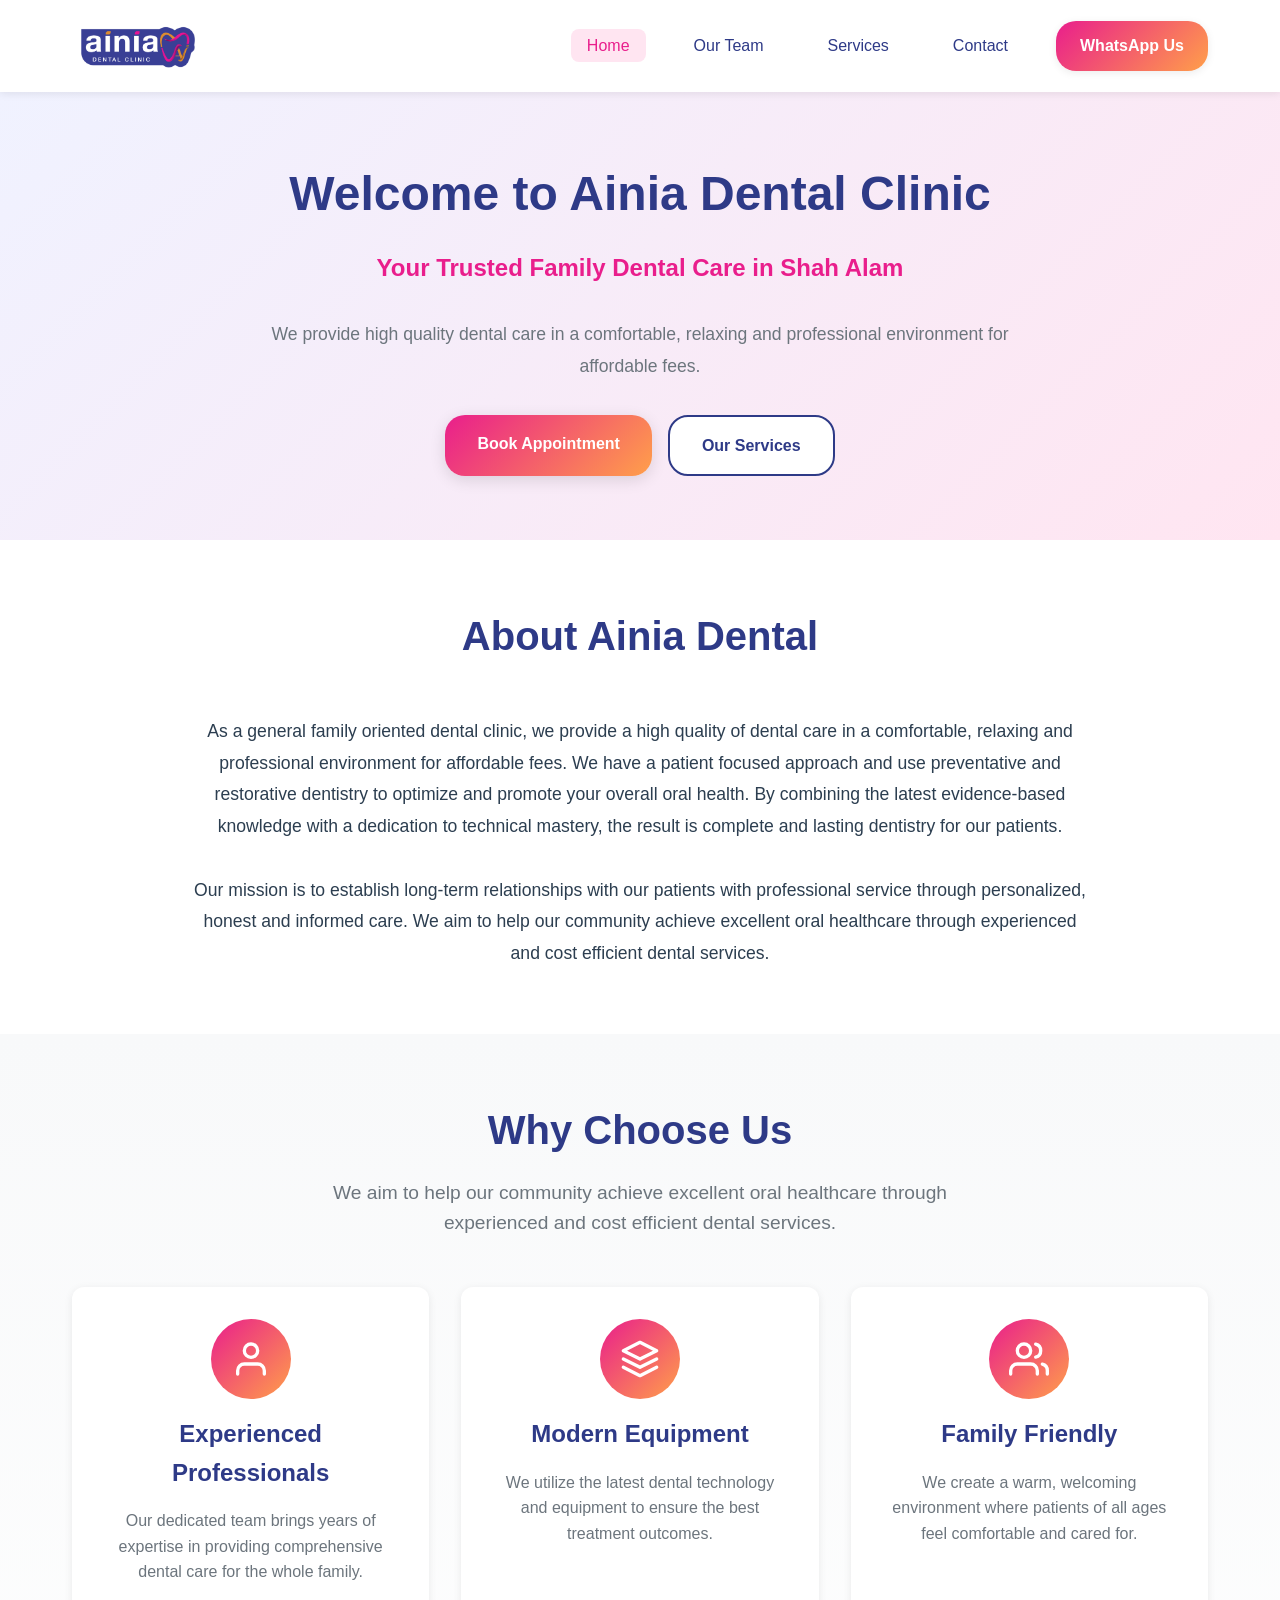
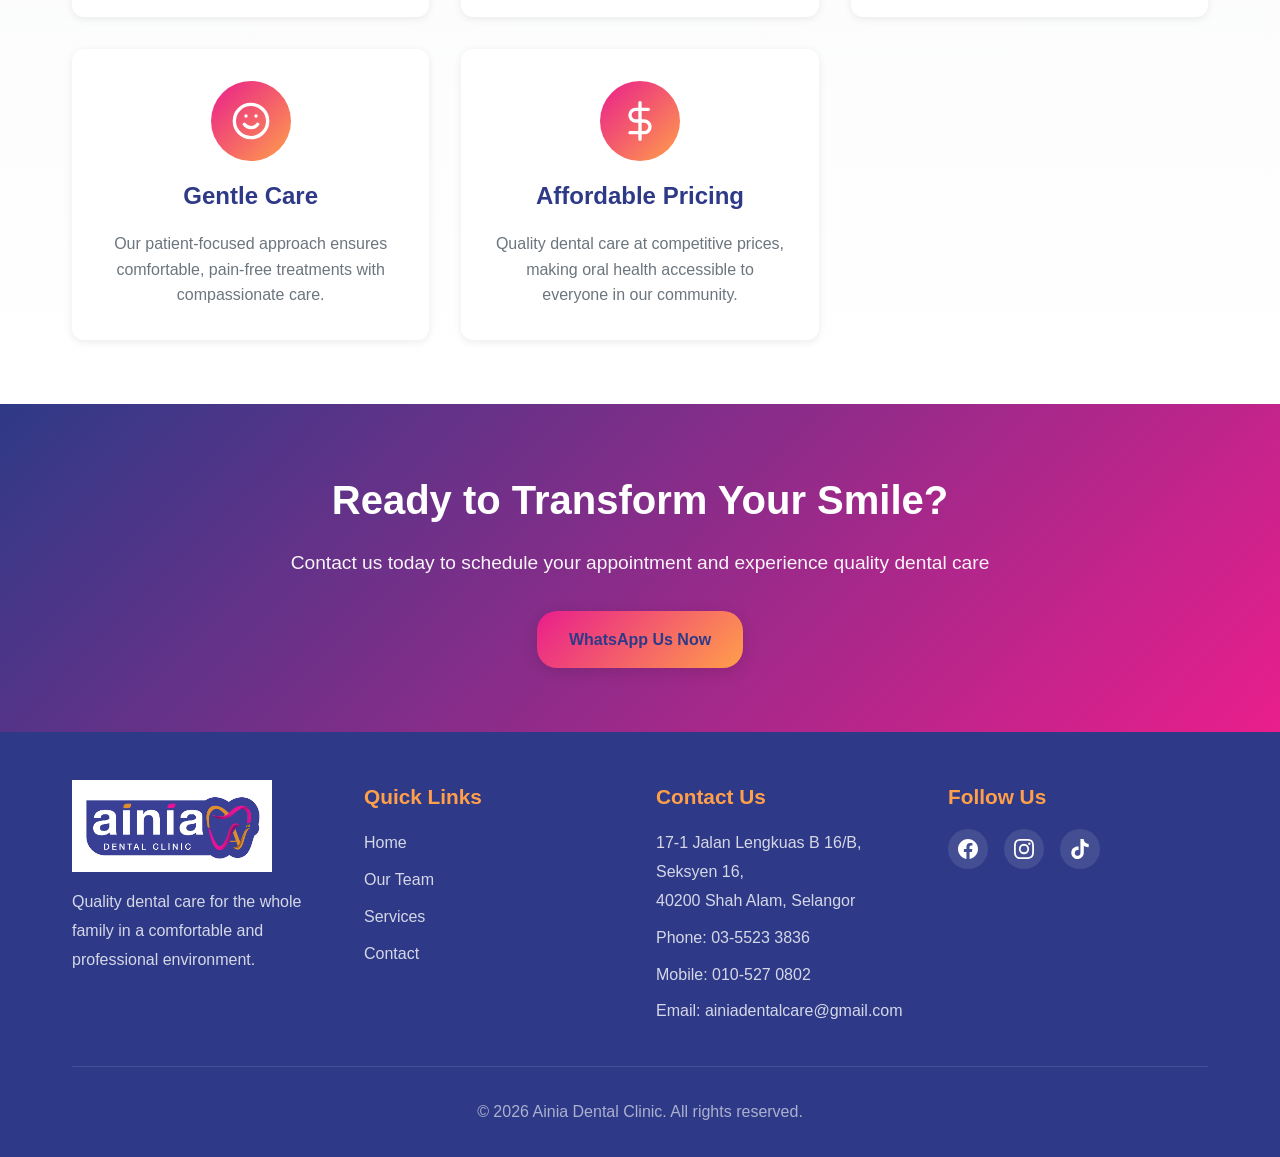
==== index.html @ f721d523 "Add files via upload" ====
<!DOCTYPE html>
<html lang="en">
<head>
    <meta charset="UTF-8">
    <meta name="viewport" content="width=device-width, initial-scale=1.0">
    <title>Ainia Dental Clinic - Your Trusted Family Dental Care in Shah Alam</title>
    <link rel="stylesheet" href="styles.css">
</head>
<body>
    <!-- Header & Navigation -->
    <header class="header">
        <div class="container">
            <div class="nav-wrapper">
                <div class="logo">
                    <img src="./Picture/ainia_logo.png" alt="Ainia Dental Clinic">
                </div>
                <nav class="nav">
                    <ul class="nav-menu">
                        <li><a href="index.html" class="active">Home</a></li>
                        <li><a href="team.html">Our Team</a></li>
                        <li><a href="services.html">Services</a></li>
                        <li><a href="contact.html">Contact</a></li>
                    </ul>
                    <a href="https://wa.me/60105270802" class="btn-whatsapp">WhatsApp Us</a>
                </nav>
            </div>
        </div>
    </header>

    <!-- Hero Section -->
    <section class="hero">
        <div class="container">
            <div class="hero-content">
                <h1>Welcome to Ainia Dental Clinic</h1>
                <p class="hero-subtitle">Your Trusted Family Dental Care in Shah Alam</p>
                <p class="hero-description">We provide high quality dental care in a comfortable, relaxing and professional environment for affordable fees.</p>
                <div class="hero-buttons">
                    <a href="contact.html" class="btn btn-primary">Book Appointment</a>
                    <a href="services.html" class="btn btn-secondary">Our Services</a>
                </div>
            </div>
        </div>
    </section>

    <!-- About Section -->
    <section class="about">
        <div class="container">
            <div class="section-header">
                <h2>About Ainia Dental</h2>
            </div>
            <div class="about-content">
                <p>As a general family oriented dental clinic, we provide a high quality of dental care in a comfortable, relaxing and professional environment for affordable fees. We have a patient focused approach and use preventative and restorative dentistry to optimize and promote your overall oral health. By combining the latest evidence-based knowledge with a dedication to technical mastery, the result is complete and lasting dentistry for our patients.</p>
                
                <p>Our mission is to establish long-term relationships with our patients with professional service through personalized, honest and informed care. We aim to help our community achieve excellent oral healthcare through experienced and cost efficient dental services.</p>
            </div>
        </div>
    </section>

    <!-- Why Choose Us Section -->
    <section class="why-choose-us">
        <div class="container">
            <div class="section-header">
                <h2>Why Choose Us</h2>
                <p class="section-subtitle">We aim to help our community achieve excellent oral healthcare through experienced and cost efficient dental services.</p>
            </div>
            <div class="features-grid">
                <div class="feature-card">
                    <div class="feature-icon">
                        <svg xmlns="http://www.w3.org/2000/svg" viewBox="0 0 24 24" fill="none" stroke="currentColor" stroke-width="2" stroke-linecap="round" stroke-linejoin="round">
                            <path d="M20 21v-2a4 4 0 0 0-4-4H8a4 4 0 0 0-4 4v2"></path>
                            <circle cx="12" cy="7" r="4"></circle>
                        </svg>
                    </div>
                    <h3>Experienced Professionals</h3>
                    <p>Our dedicated team brings years of expertise in providing comprehensive dental care for the whole family.</p>
                </div>

                <div class="feature-card">
                    <div class="feature-icon">
                        <svg xmlns="http://www.w3.org/2000/svg" viewBox="0 0 24 24" fill="none" stroke="currentColor" stroke-width="2" stroke-linecap="round" stroke-linejoin="round">
                            <path d="M12 2L2 7l10 5 10-5-10-5z"></path>
                            <path d="M2 17l10 5 10-5M2 12l10 5 10-5"></path>
                        </svg>
                    </div>
                    <h3>Modern Equipment</h3>
                    <p>We utilize the latest dental technology and equipment to ensure the best treatment outcomes.</p>
                </div>

                <div class="feature-card">
                    <div class="feature-icon">
                        <svg xmlns="http://www.w3.org/2000/svg" viewBox="0 0 24 24" fill="none" stroke="currentColor" stroke-width="2" stroke-linecap="round" stroke-linejoin="round">
                            <path d="M17 21v-2a4 4 0 0 0-4-4H5a4 4 0 0 0-4 4v2"></path>
                            <circle cx="9" cy="7" r="4"></circle>
                            <path d="M23 21v-2a4 4 0 0 0-3-3.87"></path>
                            <path d="M16 3.13a4 4 0 0 1 0 7.75"></path>
                        </svg>
                    </div>
                    <h3>Family Friendly</h3>
                    <p>We create a warm, welcoming environment where patients of all ages feel comfortable and cared for.</p>
                </div>

                <div class="feature-card">
                    <div class="feature-icon">
                        <svg xmlns="http://www.w3.org/2000/svg" viewBox="0 0 24 24" fill="none" stroke="currentColor" stroke-width="2" stroke-linecap="round" stroke-linejoin="round">
                            <circle cx="12" cy="12" r="10"></circle>
                            <path d="M8 14s1.5 2 4 2 4-2 4-2"></path>
                            <line x1="9" y1="9" x2="9.01" y2="9"></line>
                            <line x1="15" y1="9" x2="15.01" y2="9"></line>
                        </svg>
                    </div>
                    <h3>Gentle Care</h3>
                    <p>Our patient-focused approach ensures comfortable, pain-free treatments with compassionate care.</p>
                </div>

                <div class="feature-card">
                    <div class="feature-icon">
                        <svg xmlns="http://www.w3.org/2000/svg" viewBox="0 0 24 24" fill="none" stroke="currentColor" stroke-width="2" stroke-linecap="round" stroke-linejoin="round">
                            <line x1="12" y1="1" x2="12" y2="23"></line>
                            <path d="M17 5H9.5a3.5 3.5 0 0 0 0 7h5a3.5 3.5 0 0 1 0 7H6"></path>
                        </svg>
                    </div>
                    <h3>Affordable Pricing</h3>
                    <p>Quality dental care at competitive prices, making oral health accessible to everyone in our community.</p>
                </div>
            </div>
        </div>
    </section>

    <!-- CTA Section -->
    <section class="cta">
        <div class="container">
            <div class="cta-content">
                <h2>Ready to Transform Your Smile?</h2>
                <p>Contact us today to schedule your appointment and experience quality dental care</p>
                <a href="https://wa.me/60105270802" class="btn btn-primary">WhatsApp Us Now</a>
            </div>
        </div>
    </section>

    <!-- Footer -->
    <footer class="footer">
        <div class="container">
            <div class="footer-content">
                <div class="footer-col">
                    <img src="./Picture/ainia_logo.png" alt="Ainia Dental Clinic" class="footer-logo">
                    <p>Quality dental care for the whole family in a comfortable and professional environment.</p>
                </div>
                
                <div class="footer-col">
                    <h4>Quick Links</h4>
                    <ul>
                        <li><a href="index.html">Home</a></li>
                        <li><a href="team.html">Our Team</a></li>
                        <li><a href="services.html">Services</a></li>
                        <li><a href="contact.html">Contact</a></li>
                    </ul>
                </div>
                
                <div class="footer-col">
                    <h4>Contact Us</h4>
                    <ul class="contact-info">
                        <li>17-1 Jalan Lengkuas B 16/B, Seksyen 16,<br>40200 Shah Alam, Selangor</li>
                        <li>Phone: 03-5523 3836</li>
                        <li>Mobile: 010-527 0802</li>
                        <li>Email: ainiadentalcare@gmail.com</li>
                    </ul>
                </div>
                
                <div class="footer-col">
                    <h4>Follow Us</h4>
                    <div class="social-links">
                        <a href="https://facebook.com/ainiadental" target="_blank">
                            <svg xmlns="http://www.w3.org/2000/svg" viewBox="0 0 24 24" fill="currentColor">
                                <path d="M24 12.073c0-6.627-5.373-12-12-12s-12 5.373-12 12c0 5.99 4.388 10.954 10.125 11.854v-8.385H7.078v-3.47h3.047V9.43c0-3.007 1.792-4.669 4.533-4.669 1.312 0 2.686.235 2.686.235v2.953H15.83c-1.491 0-1.956.925-1.956 1.874v2.25h3.328l-.532 3.47h-2.796v8.385C19.612 23.027 24 18.062 24 12.073z"/>
                            </svg>
                        </a>
                        <a href="https://instagram.com/ainiadental" target="_blank">
                            <svg xmlns="http://www.w3.org/2000/svg" viewBox="0 0 24 24" fill="currentColor">
                                <path d="M12 2.163c3.204 0 3.584.012 4.85.07 3.252.148 4.771 1.691 4.919 4.919.058 1.265.069 1.645.069 4.849 0 3.205-.012 3.584-.069 4.849-.149 3.225-1.664 4.771-4.919 4.919-1.266.058-1.644.07-4.85.07-3.204 0-3.584-.012-4.849-.07-3.26-.149-4.771-1.699-4.919-4.92-.058-1.265-.07-1.644-.07-4.849 0-3.204.013-3.583.07-4.849.149-3.227 1.664-4.771 4.919-4.919 1.266-.057 1.645-.069 4.849-.069zM12 0C8.741 0 8.333.014 7.053.072 2.695.272.273 2.69.073 7.052.014 8.333 0 8.741 0 12c0 3.259.014 3.668.072 4.948.2 4.358 2.618 6.78 6.98 6.98C8.333 23.986 8.741 24 12 24c3.259 0 3.668-.014 4.948-.072 4.354-.2 6.782-2.618 6.979-6.98.059-1.28.073-1.689.073-4.948 0-3.259-.014-3.667-.072-4.947-.196-4.354-2.617-6.78-6.979-6.98C15.668.014 15.259 0 12 0zm0 5.838a6.162 6.162 0 100 12.324 6.162 6.162 0 000-12.324zM12 16a4 4 0 110-8 4 4 0 010 8zm6.406-11.845a1.44 1.44 0 100 2.881 1.44 1.44 0 000-2.881z"/>
                            </svg>
                        </a>
                        <a href="https://tiktok.com/@ainiadentalclinic" target="_blank">
                            <svg xmlns="http://www.w3.org/2000/svg" viewBox="0 0 24 24" fill="currentColor">
                                <path d="M12.525.02c1.31-.02 2.61-.01 3.91-.02.08 1.53.63 3.09 1.75 4.17 1.12 1.11 2.7 1.62 4.24 1.79v4.03c-1.44-.05-2.89-.35-4.2-.97-.57-.26-1.1-.59-1.62-.93-.01 2.92.01 5.84-.02 8.75-.08 1.4-.54 2.79-1.35 3.94-1.31 1.92-3.58 3.17-5.91 3.21-1.43.08-2.86-.31-4.08-1.03-2.02-1.19-3.44-3.37-3.65-5.71-.02-.5-.03-1-.01-1.49.18-1.9 1.12-3.72 2.58-4.96 1.66-1.44 3.98-2.13 6.15-1.72.02 1.48-.04 2.96-.04 4.44-.99-.32-2.15-.23-3.02.37-.63.41-1.11 1.04-1.36 1.75-.21.51-.15 1.07-.14 1.61.24 1.64 1.82 3.02 3.5 2.87 1.12-.01 2.19-.66 2.77-1.61.19-.33.4-.67.41-1.06.1-1.79.06-3.57.07-5.36.01-4.03-.01-8.05.02-12.07z"/>
                            </svg>
                        </a>
                    </div>
                </div>
            </div>
            <div class="footer-bottom">
                <p>&copy; 2026 Ainia Dental Clinic. All rights reserved.</p>
            </div>
        </div>
    </footer>
</body>
</html>
---- styles.css ----
/* ===========================
   CSS Variables & Reset
   =========================== */
:root {
    /* Colors - Pink, Light Orange, Dark Blue */
    --primary-pink: #E91E8C;
    --secondary-orange: #FF9F4A;
    --dark-blue: #2E3A87;
    --light-pink: #FFE5F1;
    --light-orange: #FFF3E8;
    --light-blue: #F0F2FF;
    
    /* Neutral Colors */
    --white: #FFFFFF;
    --light-gray: #F8F9FA;
    --gray: #6C757D;
    --dark-gray: #343A40;
    --text-dark: #2C3E50;
    
    /* Typography */
    --font-primary: 'Segoe UI', Tahoma, Geneva, Verdana, sans-serif;
    --font-heading: 'Arial', sans-serif;
    
    /* Spacing */
    --spacing-xs: 0.5rem;
    --spacing-sm: 1rem;
    --spacing-md: 2rem;
    --spacing-lg: 3rem;
    --spacing-xl: 4rem;
    
    /* Border Radius */
    --radius-sm: 8px;
    --radius-md: 12px;
    --radius-lg: 20px;
    --radius-xl: 30px;
    
    /* Shadows */
    --shadow-sm: 0 2px 8px rgba(0, 0, 0, 0.08);
    --shadow-md: 0 4px 16px rgba(0, 0, 0, 0.12);
    --shadow-lg: 0 8px 24px rgba(0, 0, 0, 0.15);
}

* {
    margin: 0;
    padding: 0;
    box-sizing: border-box;
}

html {
    scroll-behavior: smooth;
}

body {
    font-family: var(--font-primary);
    color: var(--text-dark);
    line-height: 1.6;
    background-color: var(--white);
}

img {
    max-width: 100%;
    height: auto;
    display: block;
}

a {
    text-decoration: none;
    color: inherit;
}

ul {
    list-style: none;
}

/* ===========================
   Container & Layout
   =========================== */
.container {
    max-width: 1200px;
    margin: 0 auto;
    padding: 0 var(--spacing-md);
}

section {
    padding: var(--spacing-xl) 0;
}

/* ===========================
   Header & Navigation
   =========================== */
.header {
    background-color: var(--white);
    box-shadow: var(--shadow-sm);
    position: sticky;
    top: 0;
    z-index: 1000;
}

.nav-wrapper {
    display: flex;
    justify-content: space-between;
    align-items: center;
    padding: var(--spacing-sm) 0;
}

.logo img {
    height: 60px;
    width: auto;
}

.nav {
    display: flex;
    align-items: center;
    gap: var(--spacing-md);
}

.nav-menu {
    display: flex;
    gap: var(--spacing-md);
    align-items: center;
}

.nav-menu a {
    color: var(--dark-blue);
    font-weight: 500;
    padding: var(--spacing-xs) var(--spacing-sm);
    border-radius: var(--radius-sm);
    transition: all 0.3s ease;
}

.nav-menu a:hover,
.nav-menu a.active {
    background-color: var(--light-pink);
    color: var(--primary-pink);
}

.btn-whatsapp {
    background: linear-gradient(135deg, var(--primary-pink), var(--secondary-orange));
    color: var(--white);
    padding: 0.75rem 1.5rem;
    border-radius: var(--radius-lg);
    font-weight: 600;
    transition: transform 0.3s ease, box-shadow 0.3s ease;
    box-shadow: var(--shadow-sm);
}

.btn-whatsapp:hover {
    transform: translateY(-2px);
    box-shadow: var(--shadow-md);
}

/* ===========================
   Buttons
   =========================== */
.btn {
    display: inline-block;
    padding: 1rem 2rem;
    border-radius: var(--radius-lg);
    font-weight: 600;
    transition: all 0.3s ease;
    cursor: pointer;
    border: none;
    text-align: center;
}

.btn-primary {
    background: linear-gradient(135deg, var(--primary-pink), var(--secondary-orange));
    color: var(--white);
    box-shadow: var(--shadow-md);
}

.btn-primary:hover {
    transform: translateY(-3px);
    box-shadow: var(--shadow-lg);
}

.btn-secondary {
    background-color: var(--white);
    color: var(--dark-blue);
    border: 2px solid var(--dark-blue);
}

.btn-secondary:hover {
    background-color: var(--dark-blue);
    color: var(--white);
}

/* ===========================
   Hero Section
   =========================== */
.hero {
    background: linear-gradient(135deg, var(--light-blue) 0%, var(--light-pink) 100%);
    padding: var(--spacing-xl) 0;
    text-align: center;
}

.hero-content {
    max-width: 800px;
    margin: 0 auto;
}

.hero h1 {
    font-family: var(--font-heading);
    font-size: 3rem;
    color: var(--dark-blue);
    margin-bottom: var(--spacing-sm);
    font-weight: 700;
}

.hero-subtitle {
    font-size: 1.5rem;
    color: var(--primary-pink);
    margin-bottom: var(--spacing-md);
    font-weight: 600;
}

.hero-description {
    font-size: 1.1rem;
    color: var(--gray);
    margin-bottom: var(--spacing-md);
    line-height: 1.8;
}

.hero-buttons {
    display: flex;
    gap: var(--spacing-sm);
    justify-content: center;
    flex-wrap: wrap;
}

/* ===========================
   Section Headers
   =========================== */
.section-header {
    text-align: center;
    margin-bottom: var(--spacing-lg);
}

.section-header h2 {
    font-family: var(--font-heading);
    font-size: 2.5rem;
    color: var(--dark-blue);
    margin-bottom: var(--spacing-sm);
    font-weight: 700;
}

.section-subtitle {
    font-size: 1.2rem;
    color: var(--gray);
    max-width: 700px;
    margin: 0 auto;
}

/* ===========================
   About Section
   =========================== */
.about {
    background-color: var(--white);
}

.about-content {
    max-width: 900px;
    margin: 0 auto;
    text-align: center;
}

.about-content p {
    font-size: 1.1rem;
    line-height: 1.8;
    color: var(--text-dark);
    margin-bottom: var(--spacing-md);
}

.about-content p:last-child {
    margin-bottom: 0;
}

/* ===========================
   Why Choose Us Section
   =========================== */
.why-choose-us {
    background: linear-gradient(180deg, var(--light-gray) 0%, var(--white) 100%);
}

.features-grid {
    display: grid;
    grid-template-columns: repeat(auto-fit, minmax(300px, 1fr));
    gap: var(--spacing-md);
    margin-top: var(--spacing-lg);
}

.feature-card {
    background-color: var(--white);
    padding: var(--spacing-md);
    border-radius: var(--radius-md);
    text-align: center;
    box-shadow: var(--shadow-sm);
    transition: all 0.3s ease;
}

.feature-card:hover {
    transform: translateY(-8px);
    box-shadow: var(--shadow-lg);
}

.feature-icon {
    width: 80px;
    height: 80px;
    margin: 0 auto var(--spacing-sm);
    background: linear-gradient(135deg, var(--primary-pink), var(--secondary-orange));
    border-radius: 50%;
    display: flex;
    align-items: center;
    justify-content: center;
}

.feature-icon svg {
    width: 40px;
    height: 40px;
    color: var(--white);
}

.feature-card h3 {
    font-size: 1.5rem;
    color: var(--dark-blue);
    margin-bottom: var(--spacing-sm);
    font-weight: 600;
}

.feature-card p {
    color: var(--gray);
    line-height: 1.6;
}

/* ===========================
   CTA Section
   =========================== */
.cta {
    background: linear-gradient(135deg, var(--dark-blue) 0%, var(--primary-pink) 100%);
    color: var(--white);
    text-align: center;
}

.cta-content h2 {
    font-size: 2.5rem;
    margin-bottom: var(--spacing-sm);
    font-weight: 700;
}

.cta-content p {
    font-size: 1.2rem;
    margin-bottom: var(--spacing-md);
    opacity: 0.95;
}

.cta .btn-primary {
    background-color: var(--white);
    color: var(--dark-blue);
}

.cta .btn-primary:hover {
    background-color: var(--secondary-orange);
    color: var(--white);
}

/* ===========================
   Footer
   =========================== */
.footer {
    background-color: var(--dark-blue);
    color: var(--white);
    padding: var(--spacing-lg) 0 var(--spacing-md);
}

.footer-content {
    display: grid;
    grid-template-columns: repeat(auto-fit, minmax(250px, 1fr));
    gap: var(--spacing-md);
    margin-bottom: var(--spacing-md);
}

.footer-col h4 {
    font-size: 1.3rem;
    margin-bottom: var(--spacing-sm);
    color: var(--secondary-orange);
}

.footer-col p,
.footer-col li {
    color: rgba(255, 255, 255, 0.8);
    margin-bottom: var(--spacing-xs);
    line-height: 1.8;
}

.footer-col ul li {
    margin-bottom: var(--spacing-xs);
}

.footer-col a {
    color: rgba(255, 255, 255, 0.8);
    transition: color 0.3s ease;
}

.footer-col a:hover {
    color: var(--secondary-orange);
}

.footer-logo {
    max-width: 200px;
    margin-bottom: var(--spacing-sm);
    /* Removed filter to show original logo colors */
}

.social-links {
    display: flex;
    gap: var(--spacing-sm);
}

.social-links a {
    width: 40px;
    height: 40px;
    background-color: rgba(255, 255, 255, 0.1);
    border-radius: 50%;
    display: flex;
    align-items: center;
    justify-content: center;
    transition: all 0.3s ease;
}

.social-links a:hover {
    background-color: var(--secondary-orange);
    transform: translateY(-3px);
}

.social-links svg {
    width: 20px;
    height: 20px;
    fill: var(--white);
}

.footer-bottom {
    text-align: center;
    padding-top: var(--spacing-md);
    border-top: 1px solid rgba(255, 255, 255, 0.1);
}

.footer-bottom p {
    color: rgba(255, 255, 255, 0.6);
}

/* ===========================
   Page Header (for inner pages)
   =========================== */
.page-header {
    background: linear-gradient(135deg, var(--dark-blue) 0%, var(--primary-pink) 100%);
    color: var(--white);
    text-align: center;
    padding: var(--spacing-lg) 0;
}

.page-header h1 {
    font-size: 2.5rem;
    margin-bottom: var(--spacing-sm);
    font-weight: 700;
}

.page-header p {
    font-size: 1.2rem;
    opacity: 0.95;
}

/* ===========================
   Team Section
   =========================== */
.team-intro {
    background-color: var(--white);
    padding: var(--spacing-lg) 0;
}

.intro-content {
    max-width: 900px;
    margin: 0 auto;
    text-align: center;
}

.intro-content h2 {
    font-size: 2.5rem;
    color: var(--dark-blue);
    margin-bottom: var(--spacing-sm);
    font-weight: 700;
}

.intro-content p {
    font-size: 1.1rem;
    color: var(--gray);
    line-height: 1.8;
}

.team-members {
    background: linear-gradient(180deg, var(--light-gray) 0%, var(--white) 100%);
}

.team-grid {
    display: grid;
    grid-template-columns: repeat(auto-fit, minmax(300px, 1fr));
    gap: var(--spacing-md);
}

.team-card {
    background-color: var(--white);
    border-radius: var(--radius-md);
    overflow: hidden;
    box-shadow: var(--shadow-sm);
    transition: all 0.3s ease;
}

.team-card:hover {
    transform: translateY(-8px);
    box-shadow: var(--shadow-lg);
}

.team-image {
    width: 100%;
    height: 300px;
    background: linear-gradient(135deg, var(--light-blue), var(--light-pink));
    display: flex;
    align-items: center;
    justify-content: center;
    overflow: hidden;
}

.team-image img {
    width: 100%;
    height: 100%;
    object-fit: cover;
}

.team-info {
    padding: var(--spacing-md);
}

.team-info h3 {
    font-size: 1.5rem;
    color: var(--dark-blue);
    margin-bottom: var(--spacing-xs);
    font-weight: 600;
}

.team-role {
    color: var(--primary-pink);
    font-weight: 600;
    font-size: 1.1rem;
    margin-bottom: var(--spacing-xs);
}

.team-qualification {
    color: var(--secondary-orange);
    font-size: 0.95rem;
    margin-bottom: var(--spacing-sm);
    font-style: italic;
}

.team-description {
    color: var(--gray);
    line-height: 1.7;
    font-size: 0.95rem;
}

/* ===========================
   Responsive Design
   =========================== */
@media (max-width: 768px) {
    .hero h1 {
        font-size: 2rem;
    }
    
    .hero-subtitle {
        font-size: 1.2rem;
    }
    
    .section-header h2,
    .page-header h1,
    .intro-content h2,
    .cta-content h2 {
        font-size: 2rem;
    }
    
    .nav-menu {
        display: none;
    }
    
    .features-grid,
    .team-grid {
        grid-template-columns: 1fr;
    }
    
    .hero-buttons {
        flex-direction: column;
    }
    
    .footer-content {
        grid-template-columns: 1fr;
    }
}

@media (max-width: 480px) {
    .hero h1 {
        font-size: 1.75rem;
    }
    
    .section-header h2,
    .page-header h1,
    .intro-content h2 {
        font-size: 1.75rem;
    }
    
    .logo img {
        height: 50px;
    }
    
    .btn {
        padding: 0.75rem 1.5rem;
    }
}
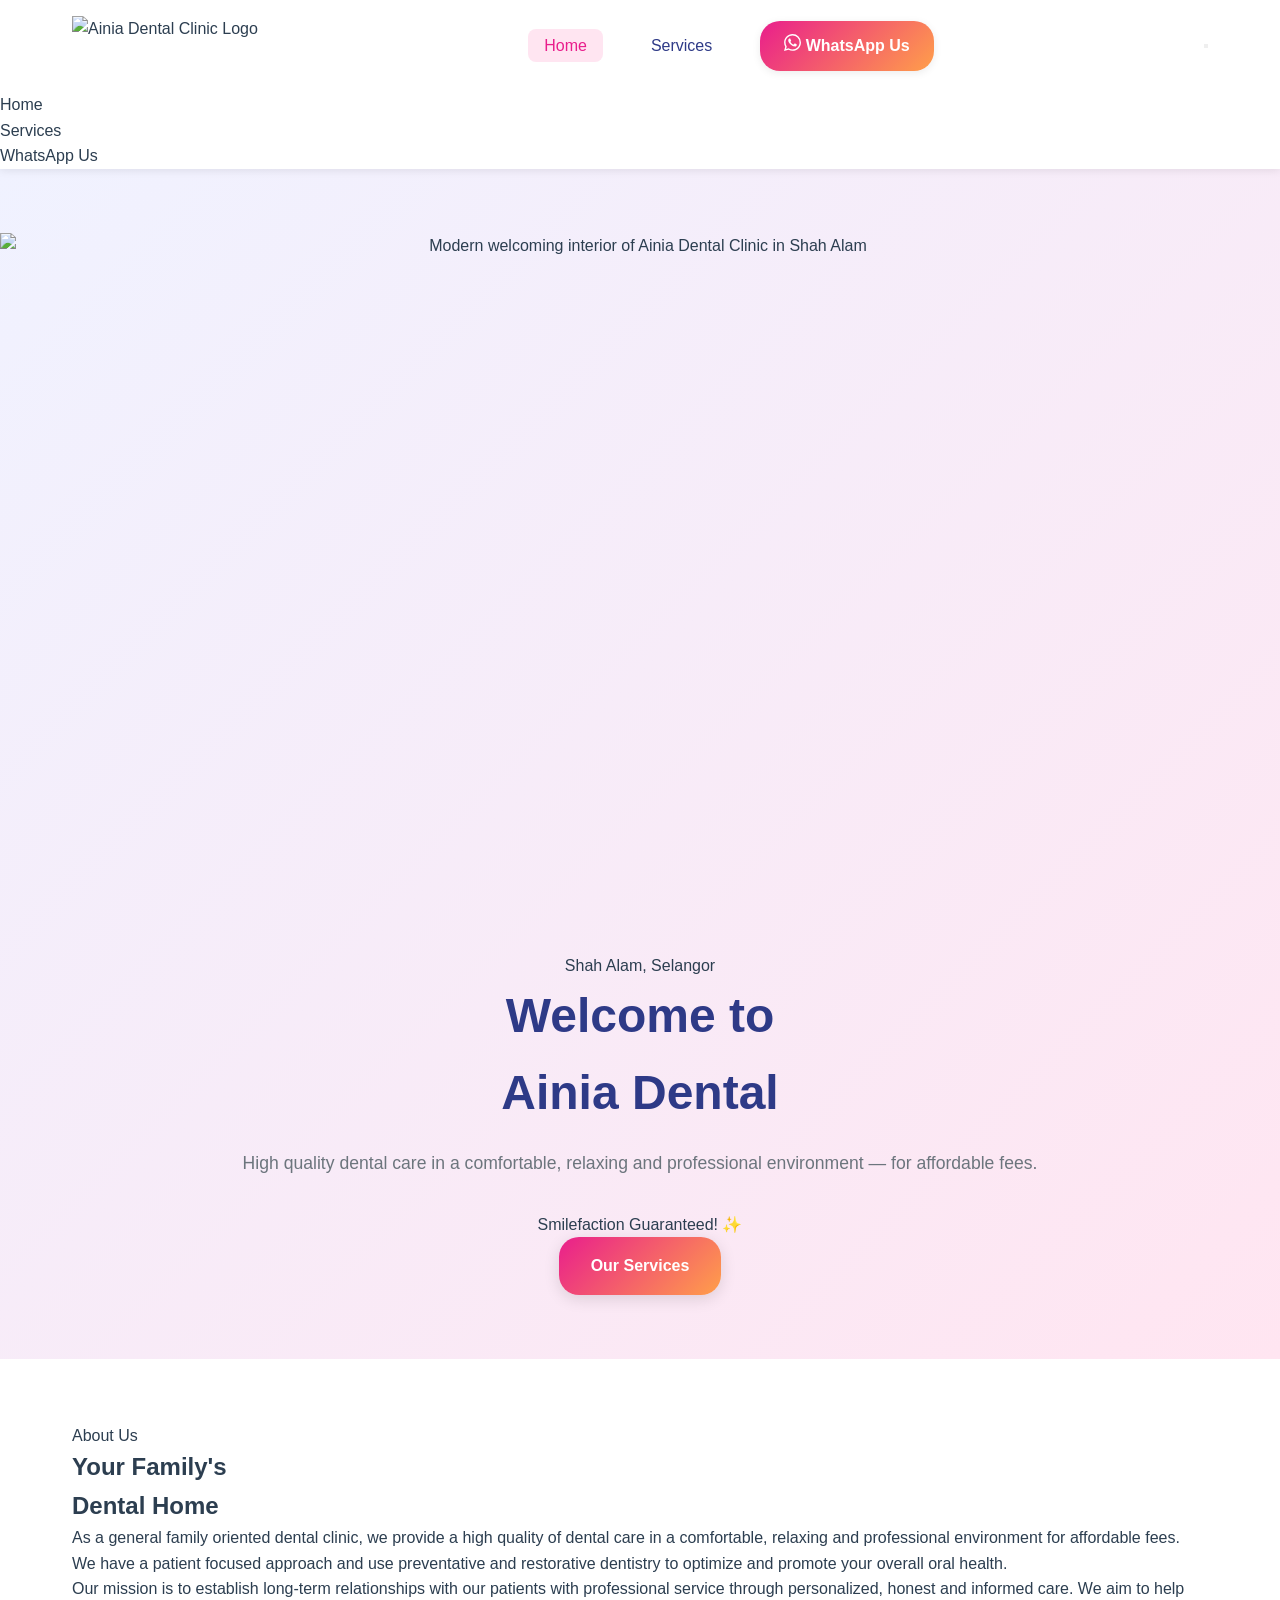
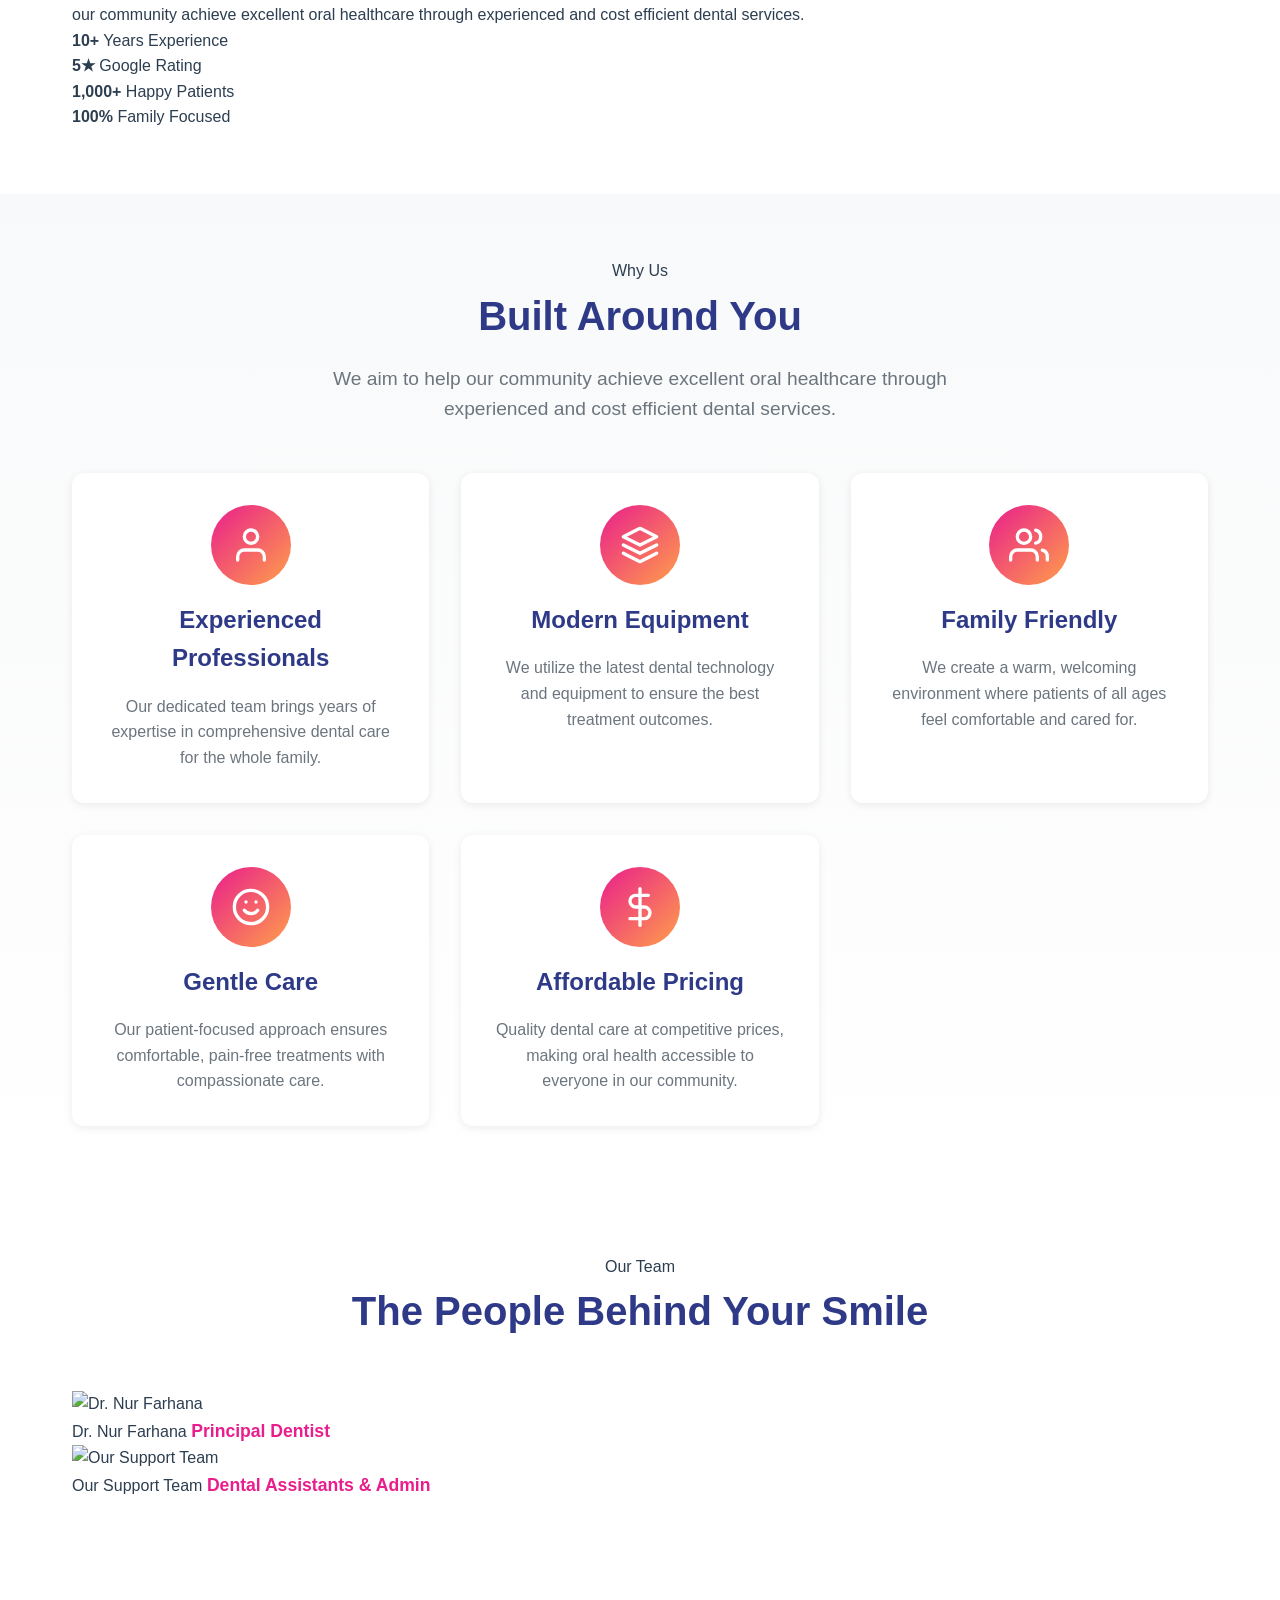
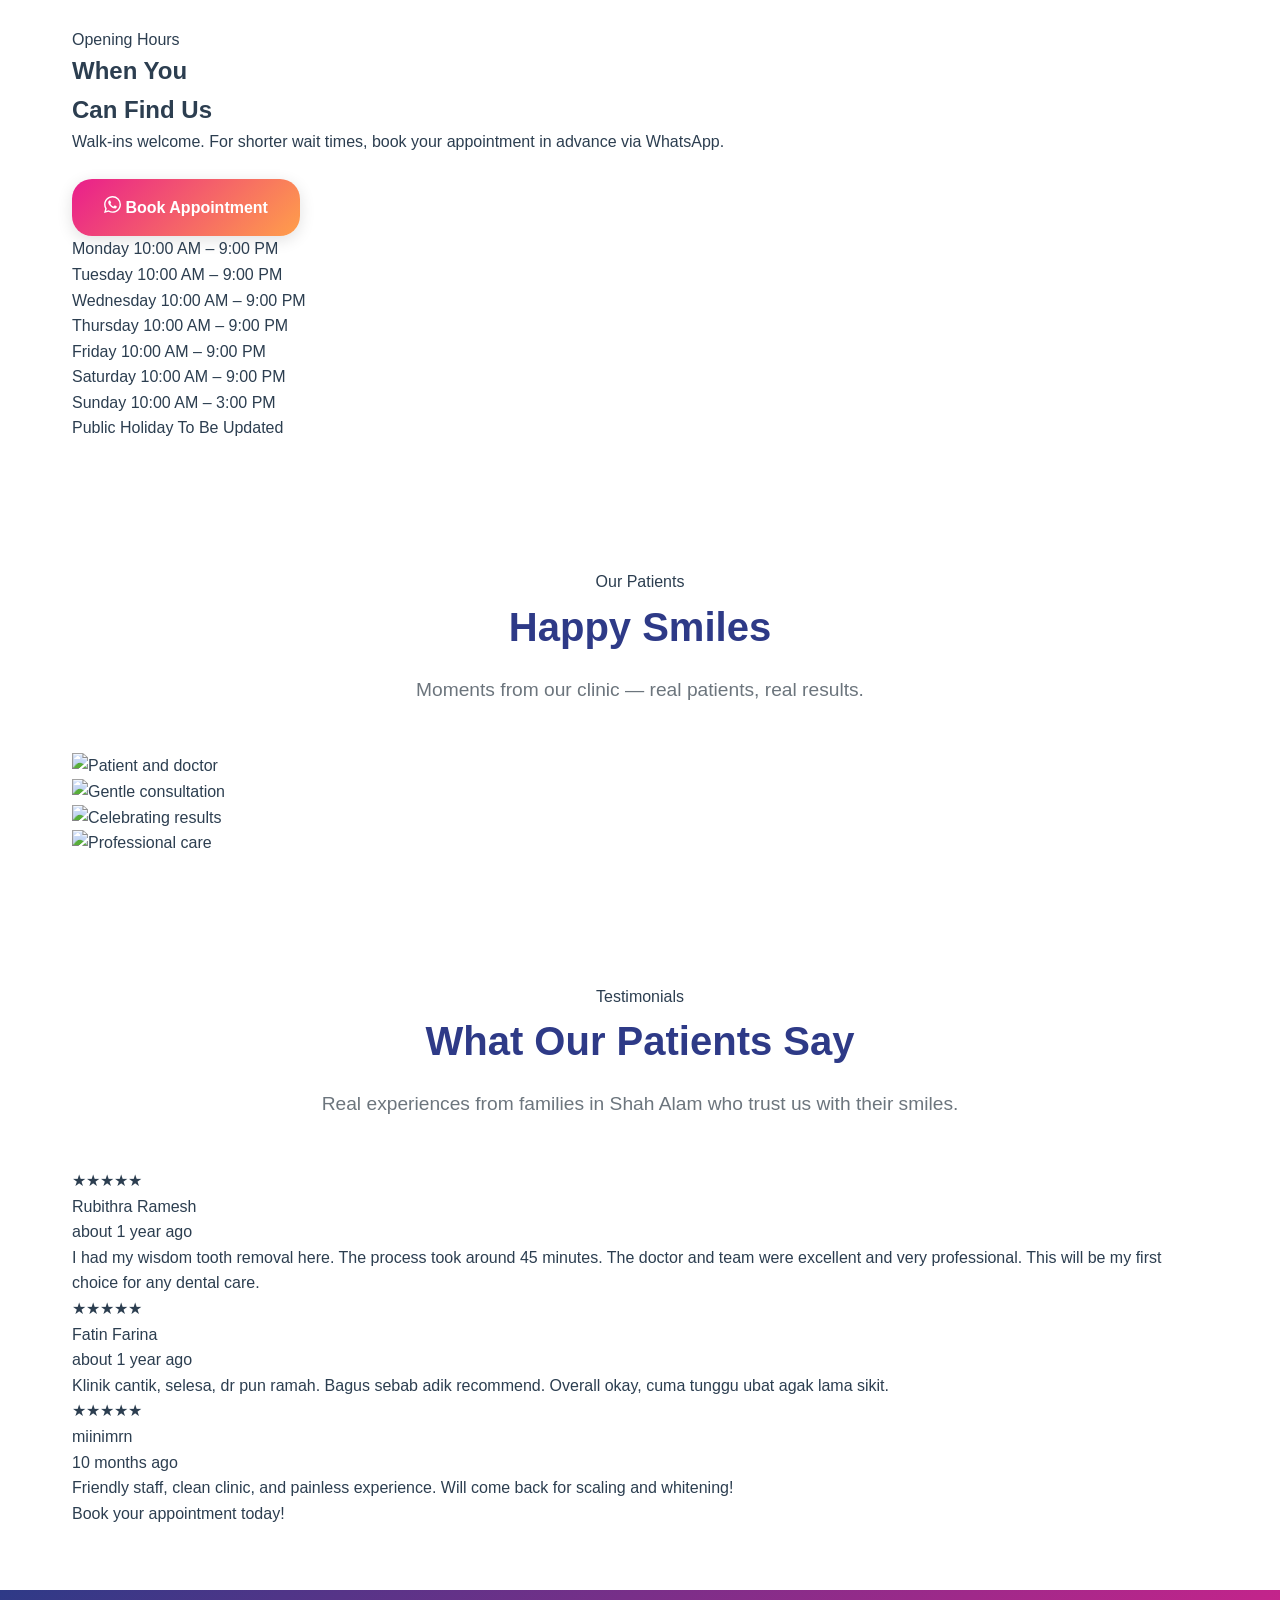
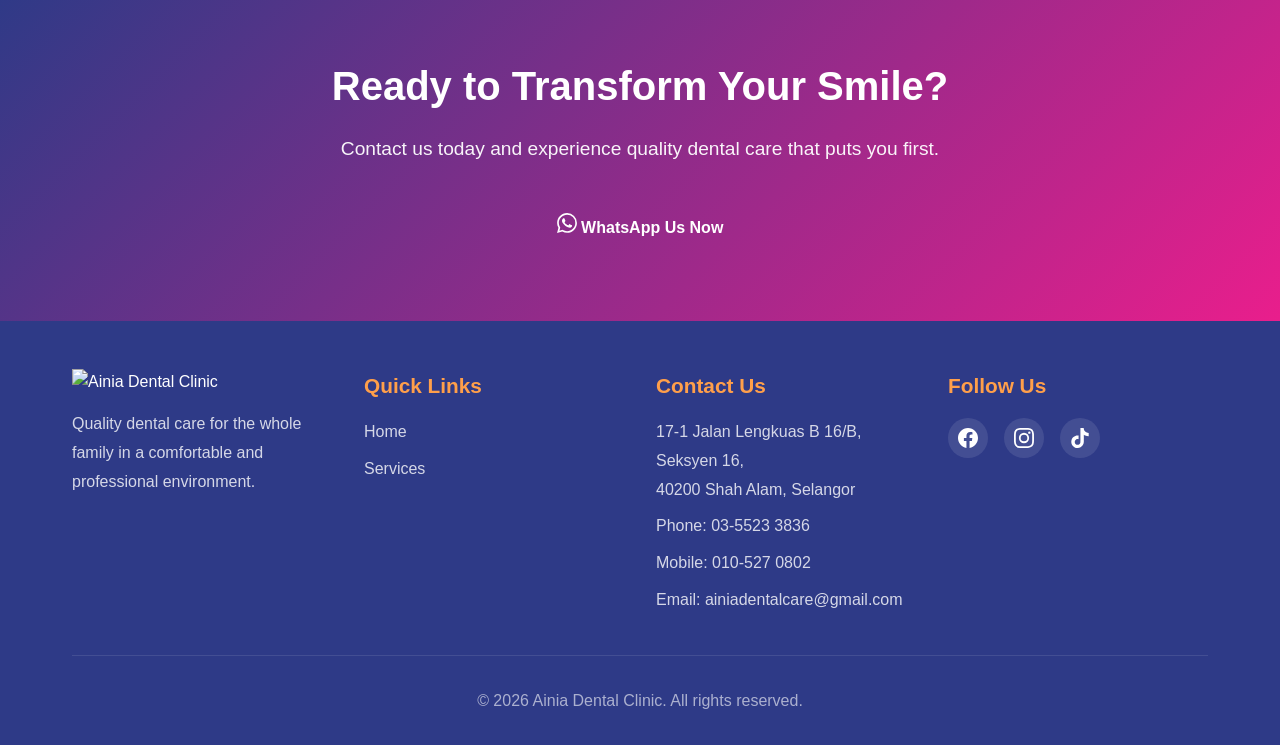
==== commit 284f4246: "Update index.html" ====
--- a/index.html
+++ b/index.html
@@ -4,54 +4,100 @@
     <meta charset="UTF-8">
     <meta name="viewport" content="width=device-width, initial-scale=1.0">
     <title>Ainia Dental Clinic - Your Trusted Family Dental Care in Shah Alam</title>
+    <meta name="description" content="Ainia Dental Clinic in Shah Alam — quality family dental care at affordable prices. Experienced professionals, modern equipment, and gentle care. Book via WhatsApp.">
+    <meta name="robots" content="index, follow">
+    <meta property="og:title" content="Ainia Dental Clinic — Shah Alam">
+    <meta property="og:description" content="High quality dental care in a comfortable, relaxing and professional environment for affordable fees. Smilefaction Guaranteed!">
+    <meta property="og:type" content="website">
+    <link rel="icon" type="image/png" href="./Picture/logo_1.png">
+    <link href="https://fonts.googleapis.com/css2?family=Plus+Jakarta+Sans:ital,wght@0,300;0,400;0,500;0,600;0,700;0,800;1,400&display=swap" rel="stylesheet">
     <link rel="stylesheet" href="styles.css">
 </head>
 <body>
+
     <!-- Header & Navigation -->
     <header class="header">
         <div class="container">
             <div class="nav-wrapper">
-                <div class="logo">
-                    <img src="./Picture/ainia_logo.png" alt="Ainia Dental Clinic">
-                </div>
+                <a href="index.html" class="logo">
+                    <img src="./Picture/logo_1.png" alt="Ainia Dental Clinic Logo">
+                </a>
                 <nav class="nav">
                     <ul class="nav-menu">
                         <li><a href="index.html" class="active">Home</a></li>
-                        <li><a href="team.html">Our Team</a></li>
                         <li><a href="services.html">Services</a></li>
-                        <li><a href="contact.html">Contact</a></li>
                     </ul>
-                    <a href="https://wa.me/60105270802" class="btn-whatsapp">WhatsApp Us</a>
+                    <a href="https://wa.me/60105270802" class="btn-whatsapp">
+                        <svg xmlns="http://www.w3.org/2000/svg" viewBox="0 0 24 24" fill="currentColor" width="17" height="17">
+                            <path d="M17.472 14.382c-.297-.149-1.758-.867-2.03-.967-.273-.099-.471-.148-.67.15-.197.297-.767.966-.94 1.164-.173.199-.347.223-.644.075-.297-.15-1.255-.463-2.39-1.475-.883-.788-1.48-1.761-1.653-2.059-.173-.297-.018-.458.13-.606.134-.133.298-.347.446-.52.149-.174.198-.298.298-.497.099-.198.05-.371-.025-.52-.075-.149-.669-1.612-.916-2.207-.242-.579-.487-.5-.669-.51-.173-.008-.371-.01-.57-.01-.198 0-.52.074-.792.372-.272.297-1.04 1.016-1.04 2.479 0 1.462 1.065 2.875 1.213 3.074.149.198 2.096 3.2 5.077 4.487.709.306 1.262.489 1.694.625.712.227 1.36.195 1.871.118.571-.085 1.758-.719 2.006-1.413.248-.694.248-1.289.173-1.413-.074-.124-.272-.198-.57-.347m-5.421 7.403h-.004a9.87 9.87 0 01-5.031-1.378l-.361-.214-3.741.982.998-3.648-.235-.374a9.86 9.86 0 01-1.51-5.26c.001-5.45 4.436-9.884 9.888-9.884 2.64 0 5.122 1.03 6.988 2.898a9.825 9.825 0 012.893 6.994c-.003 5.45-4.437 9.884-9.885 9.884m8.413-18.297A11.815 11.815 0 0012.05 0C5.495 0 .16 5.335.157 11.892c0 2.096.547 4.142 1.588 5.945L.057 24l6.305-1.654a11.882 11.882 0 005.683 1.448h.005c6.554 0 11.89-5.335 11.893-11.893a11.821 11.821 0 00-3.48-8.413z"/>
+                        </svg>
+                        WhatsApp Us
+                    </a>
                 </nav>
-            </div>
+                <button class="hamburger" id="hamburger" aria-label="Open menu" aria-expanded="false" aria-controls="mobileMenu">
+                    <span></span><span></span><span></span>
+                </button>
+            </div>
+        </div>
+        <div class="mobile-menu" id="mobileMenu">
+            <ul>
+                <li><a href="index.html">Home</a></li>
+                <li><a href="services.html">Services</a></li>
+                <li><a href="https://wa.me/60105270802">WhatsApp Us</a></li>
+            </ul>
         </div>
     </header>
 
     <!-- Hero Section -->
     <section class="hero">
+        <div class="hero-background">
+            <img src="./Picture/website-banner.jpg" alt="Modern welcoming interior of Ainia Dental Clinic in Shah Alam" class="hero-image" width="1920" height="1080">
+            <div class="slideshow-overlay"></div>
+        </div>
         <div class="container">
             <div class="hero-content">
-                <h1>Welcome to Ainia Dental Clinic</h1>
-                <p class="hero-subtitle">Your Trusted Family Dental Care in Shah Alam</p>
-                <p class="hero-description">We provide high quality dental care in a comfortable, relaxing and professional environment for affordable fees.</p>
+                <span class="hero-eyebrow">Shah Alam, Selangor</span>
+                <h1>Welcome to<br><span class="hero-brand">Ainia Dental</span></h1>
+                <p class="hero-description">High quality dental care in a comfortable, relaxing and professional environment — for affordable fees.</p>
+                <p class="hero-tagline">Smilefaction Guaranteed! ✨</p>
                 <div class="hero-buttons">
-                    <a href="contact.html" class="btn btn-primary">Book Appointment</a>
-                    <a href="services.html" class="btn btn-secondary">Our Services</a>
-                </div>
-            </div>
-        </div>
+                    <a href="services.html" class="btn btn-primary">Our Services</a>
+                </div>
+            </div>
+        </div>
+        <div class="hero-scroll-hint"><span></span></div>
     </section>
 
     <!-- About Section -->
     <section class="about">
         <div class="container">
-            <div class="section-header">
-                <h2>About Ainia Dental</h2>
-            </div>
-            <div class="about-content">
-                <p>As a general family oriented dental clinic, we provide a high quality of dental care in a comfortable, relaxing and professional environment for affordable fees. We have a patient focused approach and use preventative and restorative dentistry to optimize and promote your overall oral health. By combining the latest evidence-based knowledge with a dedication to technical mastery, the result is complete and lasting dentistry for our patients.</p>
-                
-                <p>Our mission is to establish long-term relationships with our patients with professional service through personalized, honest and informed care. We aim to help our community achieve excellent oral healthcare through experienced and cost efficient dental services.</p>
+            <div class="about-inner">
+                <div class="about-left">
+                    <div class="section-label">About Us</div>
+                </div>
+                <div class="about-right">
+                    <h2>Your Family's<br>Dental Home</h2>
+                    <p>As a general family oriented dental clinic, we provide a high quality of dental care in a comfortable, relaxing and professional environment for affordable fees. We have a patient focused approach and use preventative and restorative dentistry to optimize and promote your overall oral health.</p>
+                    <p>Our mission is to establish long-term relationships with our patients with professional service through personalized, honest and informed care. We aim to help our community achieve excellent oral healthcare through experienced and cost efficient dental services.</p>
+                    <div class="about-stats">
+                        <div class="about-stat">
+                            <strong>10+</strong>
+                            <span>Years Experience</span>
+                        </div>
+                        <div class="about-stat">
+                            <strong>5★</strong>
+                            <span>Google Rating</span>
+                        </div>
+                        <div class="about-stat">
+                            <strong>1,000+</strong>
+                            <span>Happy Patients</span>
+                        </div>
+                        <div class="about-stat">
+                            <strong>100%</strong>
+                            <span>Family Focused</span>
+                        </div>
+                    </div>
+                </div>
             </div>
         </div>
     </section>
@@ -60,10 +106,12 @@
     <section class="why-choose-us">
         <div class="container">
             <div class="section-header">
-                <h2>Why Choose Us</h2>
+                <div class="section-label">Why Us</div>
+                <h2>Built Around You</h2>
                 <p class="section-subtitle">We aim to help our community achieve excellent oral healthcare through experienced and cost efficient dental services.</p>
             </div>
             <div class="features-grid">
+
                 <div class="feature-card">
                     <div class="feature-icon">
                         <svg xmlns="http://www.w3.org/2000/svg" viewBox="0 0 24 24" fill="none" stroke="currentColor" stroke-width="2" stroke-linecap="round" stroke-linejoin="round">
@@ -72,7 +120,7 @@
                         </svg>
                     </div>
                     <h3>Experienced Professionals</h3>
-                    <p>Our dedicated team brings years of expertise in providing comprehensive dental care for the whole family.</p>
+                    <p>Our dedicated team brings years of expertise in comprehensive dental care for the whole family.</p>
                 </div>
 
                 <div class="feature-card">
@@ -122,7 +170,154 @@
                     <h3>Affordable Pricing</h3>
                     <p>Quality dental care at competitive prices, making oral health accessible to everyone in our community.</p>
                 </div>
-            </div>
+
+            </div>
+        </div>
+    </section>
+
+    <!-- Our Team Section -->
+    <section class="team-section">
+        <div class="container">
+            <div class="section-header">
+                <div class="section-label">Our Team</div>
+                <h2>The People Behind Your Smile</h2>
+            </div>
+            <div class="team-photos">
+                <div class="team-photo-card">
+                    <div class="team-photo-wrap">
+                        <img src="./Picture/hero_sect-1.jpeg" alt="Dr. Nur Farhana" loading="lazy">
+                        <div class="team-photo-overlay">
+                            <span class="team-name">Dr. Nur Farhana</span>
+                            <span class="team-role">Principal Dentist</span>
+                        </div>
+                    </div>
+                </div>
+                <div class="team-photo-card">
+                    <div class="team-photo-wrap">
+                        <img src="./Picture/hero_sect-1.jpeg" alt="Our Support Team" loading="lazy">
+                        <div class="team-photo-overlay">
+                            <span class="team-name">Our Support Team</span>
+                            <span class="team-role">Dental Assistants & Admin</span>
+                        </div>
+                    </div>
+                </div>
+            </div>
+        </div>
+    </section>
+
+    <!-- Operating Hours Section -->
+    <section class="hours-section">
+        <div class="container">
+            <div class="hours-inner">
+                <div class="hours-label">
+                    <div class="section-label">Opening Hours</div>
+                    <h2>When You<br>Can Find Us</h2>
+                    <p>Walk-ins welcome. For shorter wait times, book your appointment in advance via WhatsApp.</p>
+                    <a href="https://wa.me/60105270802" class="btn btn-primary" style="margin-top:1.5rem;">
+                        <svg xmlns="http://www.w3.org/2000/svg" viewBox="0 0 24 24" fill="currentColor" width="17" height="17">
+                            <path d="M17.472 14.382c-.297-.149-1.758-.867-2.03-.967-.273-.099-.471-.148-.67.15-.197.297-.767.966-.94 1.164-.173.199-.347.223-.644.075-.297-.15-1.255-.463-2.39-1.475-.883-.788-1.48-1.761-1.653-2.059-.173-.297-.018-.458.13-.606.134-.133.298-.347.446-.52.149-.174.198-.298.298-.497.099-.198.05-.371-.025-.52-.075-.149-.669-1.612-.916-2.207-.242-.579-.487-.5-.669-.51-.173-.008-.371-.01-.57-.01-.198 0-.52.074-.792.372-.272.297-1.04 1.016-1.04 2.479 0 1.462 1.065 2.875 1.213 3.074.149.198 2.096 3.2 5.077 4.487.709.306 1.262.489 1.694.625.712.227 1.36.195 1.871.118.571-.085 1.758-.719 2.006-1.413.248-.694.248-1.289.173-1.413-.074-.124-.272-.198-.57-.347m-5.421 7.403h-.004a9.87 9.87 0 01-5.031-1.378l-.361-.214-3.741.982.998-3.648-.235-.374a9.86 9.86 0 01-1.51-5.26c.001-5.45 4.436-9.884 9.888-9.884 2.64 0 5.122 1.03 6.988 2.898a9.825 9.825 0 012.893 6.994c-.003 5.45-4.437 9.884-9.885 9.884m8.413-18.297A11.815 11.815 0 0012.05 0C5.495 0 .16 5.335.157 11.892c0 2.096.547 4.142 1.588 5.945L.057 24l6.305-1.654a11.882 11.882 0 005.683 1.448h.005c6.554 0 11.89-5.335 11.893-11.893a11.821 11.821 0 00-3.48-8.413z"/>
+                        </svg>
+                        Book Appointment
+                    </a>
+                </div>
+                <div class="hours-grid">
+                    <div class="hours-row">
+                        <span class="hours-day">Monday</span>
+                        <span class="hours-time">10:00 AM – 9:00 PM</span>
+                    </div>
+                    <div class="hours-row">
+                        <span class="hours-day">Tuesday</span>
+                        <span class="hours-time">10:00 AM – 9:00 PM</span>
+                    </div>
+                    <div class="hours-row">
+                        <span class="hours-day">Wednesday</span>
+                        <span class="hours-time">10:00 AM – 9:00 PM</span>
+                    </div>
+                    <div class="hours-row">
+                        <span class="hours-day">Thursday</span>
+                        <span class="hours-time">10:00 AM – 9:00 PM</span>
+                    </div>
+                    <div class="hours-row">
+                        <span class="hours-day">Friday</span>
+                        <span class="hours-time">10:00 AM – 9:00 PM</span>
+                    </div>
+                    <div class="hours-row">
+                        <span class="hours-day">Saturday</span>
+                        <span class="hours-time">10:00 AM – 9:00 PM</span>
+                    </div>
+                    <div class="hours-row">
+                        <span class="hours-day">Sunday</span>
+                        <span class="hours-time">10:00 AM – 3:00 PM</span>
+                    </div>
+                    <div class="hours-row closed">
+                        <span class="hours-day">Public Holiday</span>
+                        <span class="hours-time">To Be Updated</span>
+                    </div>
+                </div>
+            </div>
+        </div>
+    </section>
+
+    <!-- Patient Photos Section -->
+    <section class="photos-section">
+        <div class="container">
+            <div class="section-header">
+                <div class="section-label">Our Patients</div>
+                <h2>Happy Smiles</h2>
+                <p class="section-subtitle">Moments from our clinic — real patients, real results.</p>
+            </div>
+            <div class="photos-grid">
+                <div class="photo-item">
+                    <img src="./Picture/cust_1.jpg" alt="Patient and doctor" loading="lazy">
+                </div>
+                <div class="photo-item">
+                    <img src="./Picture/cust_2.jpg" alt="Gentle consultation" loading="lazy">
+                </div>
+                <div class="photo-item">
+                    <img src="./Picture/cust_3.jpg" alt="Celebrating results" loading="lazy">
+                </div>
+                <div class="photo-item">
+                    <img src="./Picture/cust_4.jpg" alt="Professional care" loading="lazy">
+                </div>
+            </div>
+        </div>
+    </section>
+
+    <!-- Testimonials Section -->
+    <section class="testimonials-section">
+        <div class="container">
+            <div class="section-header">
+                <div class="section-label">Testimonials</div>
+                <h2>What Our Patients Say</h2>
+                <p class="section-subtitle">Real experiences from families in Shah Alam who trust us with their smiles.</p>
+            </div>
+            <div class="testimonials-grid">
+                <article class="review-card">
+                    <div class="review-header">
+                        <div class="review-stars" aria-label="5 stars">★★★★★</div>
+                        <div class="review-author">Rubithra Ramesh</div>
+                        <div class="review-date">about 1 year ago</div>
+                    </div>
+                    <p>I had my wisdom tooth removal here. The process took around 45 minutes. The doctor and team were excellent and very professional. This will be my first choice for any dental care.</p>
+                </article>
+                <article class="review-card">
+                    <div class="review-header">
+                        <div class="review-stars" aria-label="5 stars">★★★★★</div>
+                        <div class="review-author">Fatin Farina</div>
+                        <div class="review-date">about 1 year ago</div>
+                    </div>
+                    <p>Klinik cantik, selesa, dr pun ramah. Bagus sebab adik recommend. Overall okay, cuma tunggu ubat agak lama sikit.</p>
+                </article>
+                <article class="review-card">
+                    <div class="review-header">
+                        <div class="review-stars" aria-label="5 stars">★★★★★</div>
+                        <div class="review-author">miinimrn</div>
+                        <div class="review-date">10 months ago</div>
+                    </div>
+                    <p>Friendly staff, clean clinic, and painless experience. Will come back for scaling and whitening!</p>
+                </article>
+            </div>
+            <p class="review-note"> Book your appointment today!</p>
         </div>
     </section>
 
@@ -131,8 +326,13 @@
         <div class="container">
             <div class="cta-content">
                 <h2>Ready to Transform Your Smile?</h2>
-                <p>Contact us today to schedule your appointment and experience quality dental care</p>
-                <a href="https://wa.me/60105270802" class="btn btn-primary">WhatsApp Us Now</a>
+                <p>Contact us today and experience quality dental care that puts you first.</p>
+                <a href="https://wa.me/60105270802" class="btn btn-cta">
+                    <svg xmlns="http://www.w3.org/2000/svg" viewBox="0 0 24 24" fill="currentColor" width="20" height="20">
+                        <path d="M17.472 14.382c-.297-.149-1.758-.867-2.03-.967-.273-.099-.471-.148-.67.15-.197.297-.767.966-.94 1.164-.173.199-.347.223-.644.075-.297-.15-1.255-.463-2.39-1.475-.883-.788-1.48-1.761-1.653-2.059-.173-.297-.018-.458.13-.606.134-.133.298-.347.446-.52.149-.174.198-.298.298-.497.099-.198.05-.371-.025-.52-.075-.149-.669-1.612-.916-2.207-.242-.579-.487-.5-.669-.51-.173-.008-.371-.01-.57-.01-.198 0-.52.074-.792.372-.272.297-1.04 1.016-1.04 2.479 0 1.462 1.065 2.875 1.213 3.074.149.198 2.096 3.2 5.077 4.487.709.306 1.262.489 1.694.625.712.227 1.36.195 1.871.118.571-.085 1.758-.719 2.006-1.413.248-.694.248-1.289.173-1.413-.074-.124-.272-.198-.57-.347m-5.421 7.403h-.004a9.87 9.87 0 01-5.031-1.378l-.361-.214-3.741.982.998-3.648-.235-.374a9.86 9.86 0 01-1.51-5.26c.001-5.45 4.436-9.884 9.888-9.884 2.64 0 5.122 1.03 6.988 2.898a9.825 9.825 0 012.893 6.994c-.003 5.45-4.437 9.884-9.885 9.884m8.413-18.297A11.815 11.815 0 0012.05 0C5.495 0 .16 5.335.157 11.892c0 2.096.547 4.142 1.588 5.945L.057 24l6.305-1.654a11.882 11.882 0 005.683 1.448h.005c6.554 0 11.89-5.335 11.893-11.893a11.821 11.821 0 00-3.48-8.413z"/>
+                    </svg>
+                    WhatsApp Us Now
+                </a>
             </div>
         </div>
     </section>
@@ -142,44 +342,39 @@
         <div class="container">
             <div class="footer-content">
                 <div class="footer-col">
-                    <img src="./Picture/ainia_logo.png" alt="Ainia Dental Clinic" class="footer-logo">
+                    <img src="./Picture/logo_1.png" alt="Ainia Dental Clinic" class="footer-logo">
                     <p>Quality dental care for the whole family in a comfortable and professional environment.</p>
                 </div>
-                
                 <div class="footer-col">
                     <h4>Quick Links</h4>
                     <ul>
                         <li><a href="index.html">Home</a></li>
-                        <li><a href="team.html">Our Team</a></li>
                         <li><a href="services.html">Services</a></li>
-                        <li><a href="contact.html">Contact</a></li>
                     </ul>
                 </div>
-                
                 <div class="footer-col">
                     <h4>Contact Us</h4>
                     <ul class="contact-info">
                         <li>17-1 Jalan Lengkuas B 16/B, Seksyen 16,<br>40200 Shah Alam, Selangor</li>
-                        <li>Phone: 03-5523 3836</li>
-                        <li>Mobile: 010-527 0802</li>
-                        <li>Email: ainiadentalcare@gmail.com</li>
+                        <li>Phone: <a href="tel:+60355233836">03-5523 3836</a></li>
+                        <li>Mobile: <a href="tel:+60105270802">010-527 0802</a></li>
+                        <li>Email: <a href="mailto:ainiadentalcare@gmail.com">ainiadentalcare@gmail.com</a></li>
                     </ul>
                 </div>
-                
                 <div class="footer-col">
                     <h4>Follow Us</h4>
                     <div class="social-links">
-                        <a href="https://facebook.com/ainiadental" target="_blank">
+                        <a href="https://facebook.com/ainiadental" target="_blank" aria-label="Facebook">
                             <svg xmlns="http://www.w3.org/2000/svg" viewBox="0 0 24 24" fill="currentColor">
                                 <path d="M24 12.073c0-6.627-5.373-12-12-12s-12 5.373-12 12c0 5.99 4.388 10.954 10.125 11.854v-8.385H7.078v-3.47h3.047V9.43c0-3.007 1.792-4.669 4.533-4.669 1.312 0 2.686.235 2.686.235v2.953H15.83c-1.491 0-1.956.925-1.956 1.874v2.25h3.328l-.532 3.47h-2.796v8.385C19.612 23.027 24 18.062 24 12.073z"/>
                             </svg>
                         </a>
-                        <a href="https://instagram.com/ainiadental" target="_blank">
+                        <a href="https://instagram.com/ainiadental" target="_blank" aria-label="Instagram">
                             <svg xmlns="http://www.w3.org/2000/svg" viewBox="0 0 24 24" fill="currentColor">
                                 <path d="M12 2.163c3.204 0 3.584.012 4.85.07 3.252.148 4.771 1.691 4.919 4.919.058 1.265.069 1.645.069 4.849 0 3.205-.012 3.584-.069 4.849-.149 3.225-1.664 4.771-4.919 4.919-1.266.058-1.644.07-4.85.07-3.204 0-3.584-.012-4.849-.07-3.26-.149-4.771-1.699-4.919-4.92-.058-1.265-.07-1.644-.07-4.849 0-3.204.013-3.583.07-4.849.149-3.227 1.664-4.771 4.919-4.919 1.266-.057 1.645-.069 4.849-.069zM12 0C8.741 0 8.333.014 7.053.072 2.695.272.273 2.69.073 7.052.014 8.333 0 8.741 0 12c0 3.259.014 3.668.072 4.948.2 4.358 2.618 6.78 6.98 6.98C8.333 23.986 8.741 24 12 24c3.259 0 3.668-.014 4.948-.072 4.354-.2 6.782-2.618 6.979-6.98.059-1.28.073-1.689.073-4.948 0-3.259-.014-3.667-.072-4.947-.196-4.354-2.617-6.78-6.979-6.98C15.668.014 15.259 0 12 0zm0 5.838a6.162 6.162 0 100 12.324 6.162 6.162 0 000-12.324zM12 16a4 4 0 110-8 4 4 0 010 8zm6.406-11.845a1.44 1.44 0 100 2.881 1.44 1.44 0 000-2.881z"/>
                             </svg>
                         </a>
-                        <a href="https://tiktok.com/@ainiadentalclinic" target="_blank">
+                        <a href="https://tiktok.com/@ainiadentalclinic" target="_blank" aria-label="TikTok">
                             <svg xmlns="http://www.w3.org/2000/svg" viewBox="0 0 24 24" fill="currentColor">
                                 <path d="M12.525.02c1.31-.02 2.61-.01 3.91-.02.08 1.53.63 3.09 1.75 4.17 1.12 1.11 2.7 1.62 4.24 1.79v4.03c-1.44-.05-2.89-.35-4.2-.97-.57-.26-1.1-.59-1.62-.93-.01 2.92.01 5.84-.02 8.75-.08 1.4-.54 2.79-1.35 3.94-1.31 1.92-3.58 3.17-5.91 3.21-1.43.08-2.86-.31-4.08-1.03-2.02-1.19-3.44-3.37-3.65-5.71-.02-.5-.03-1-.01-1.49.18-1.9 1.12-3.72 2.58-4.96 1.66-1.44 3.98-2.13 6.15-1.72.02 1.48-.04 2.96-.04 4.44-.99-.32-2.15-.23-3.02.37-.63.41-1.11 1.04-1.36 1.75-.21.51-.15 1.07-.14 1.61.24 1.64 1.82 3.02 3.5 2.87 1.12-.01 2.19-.66 2.77-1.61.19-.33.4-.67.41-1.06.1-1.79.06-3.57.07-5.36.01-4.03-.01-8.05.02-12.07z"/>
                             </svg>
@@ -192,5 +387,19 @@
             </div>
         </div>
     </footer>
+
+    <script>
+        
+        // Hamburger menu
+        const hamburger = document.getElementById('hamburger');
+        const mobileMenu = document.getElementById('mobileMenu');
+        hamburger.addEventListener('click', () => {
+            const isOpen = hamburger.classList.toggle('open');
+            mobileMenu.classList.toggle('open');
+            hamburger.setAttribute('aria-expanded', isOpen);
+            hamburger.setAttribute('aria-label', isOpen ? 'Close menu' : 'Open menu');
+        });
+    </script>
+
 </body>
-</html>+</html>
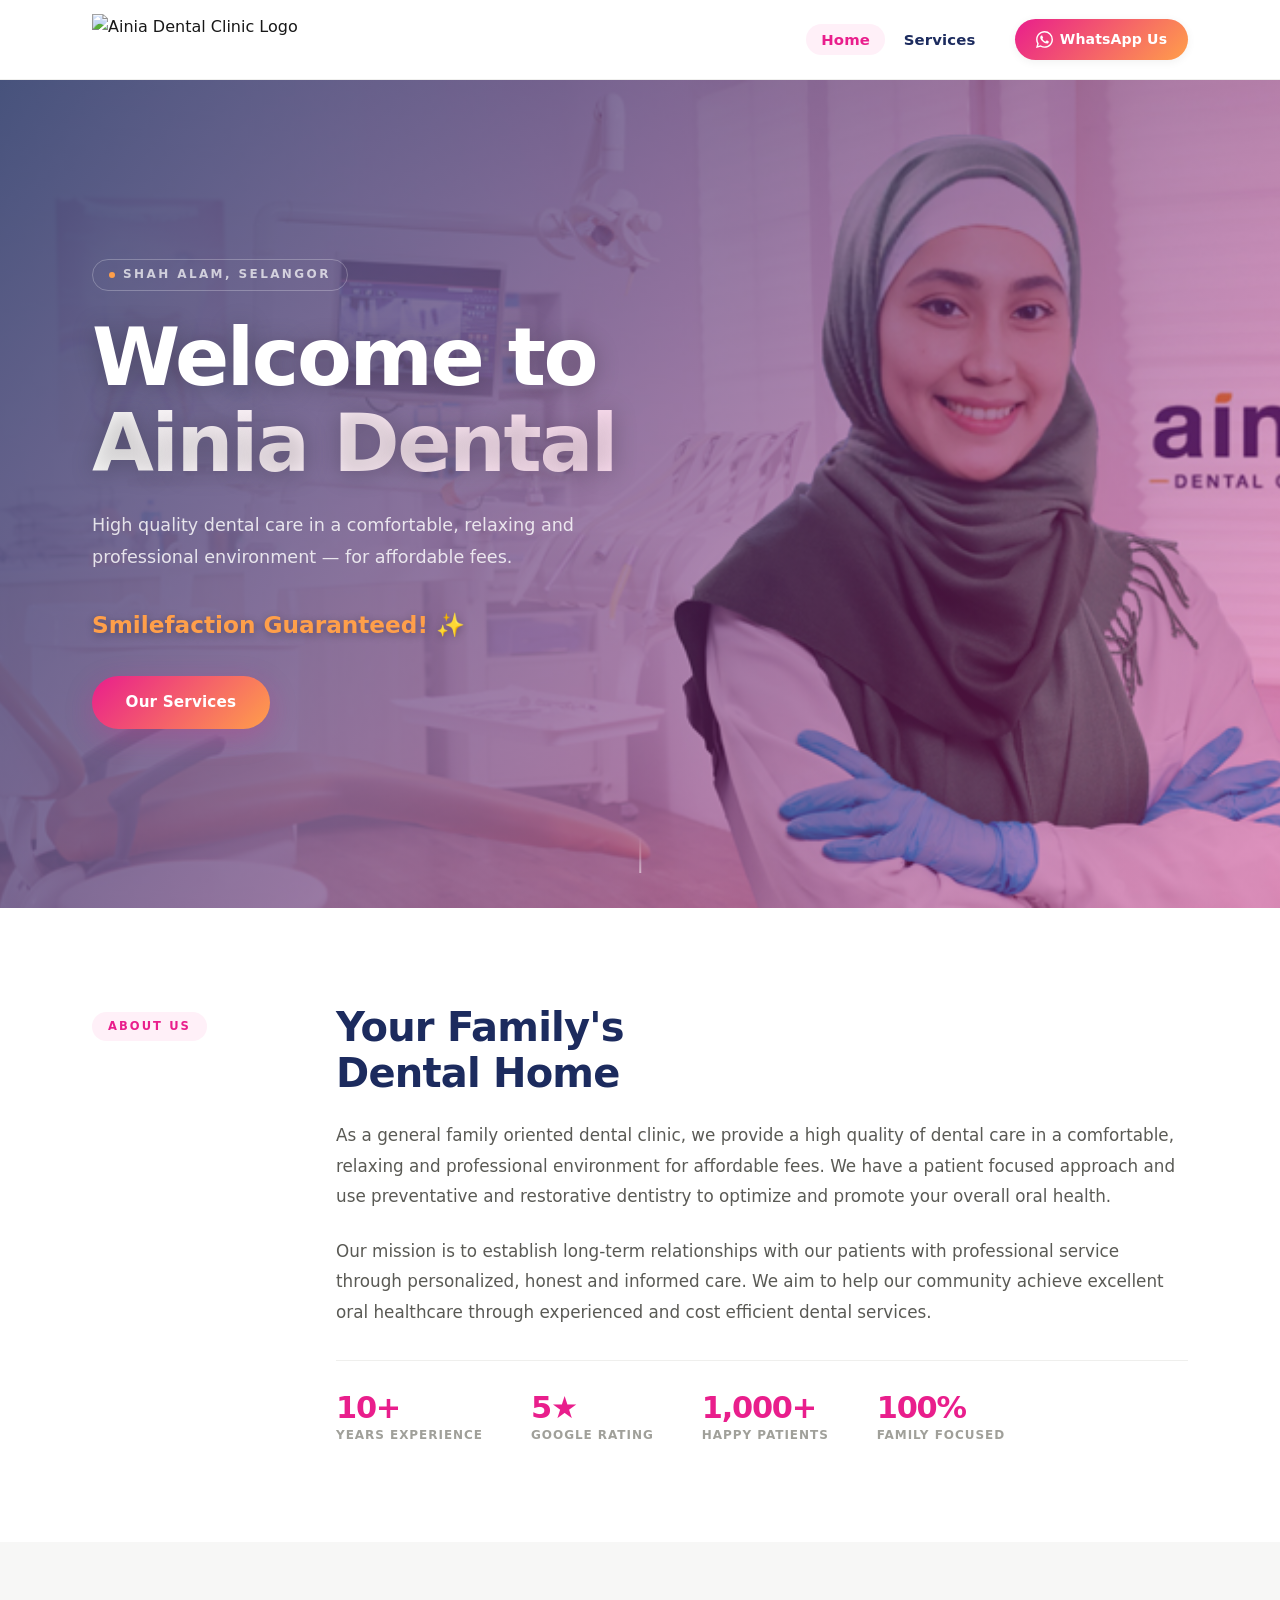
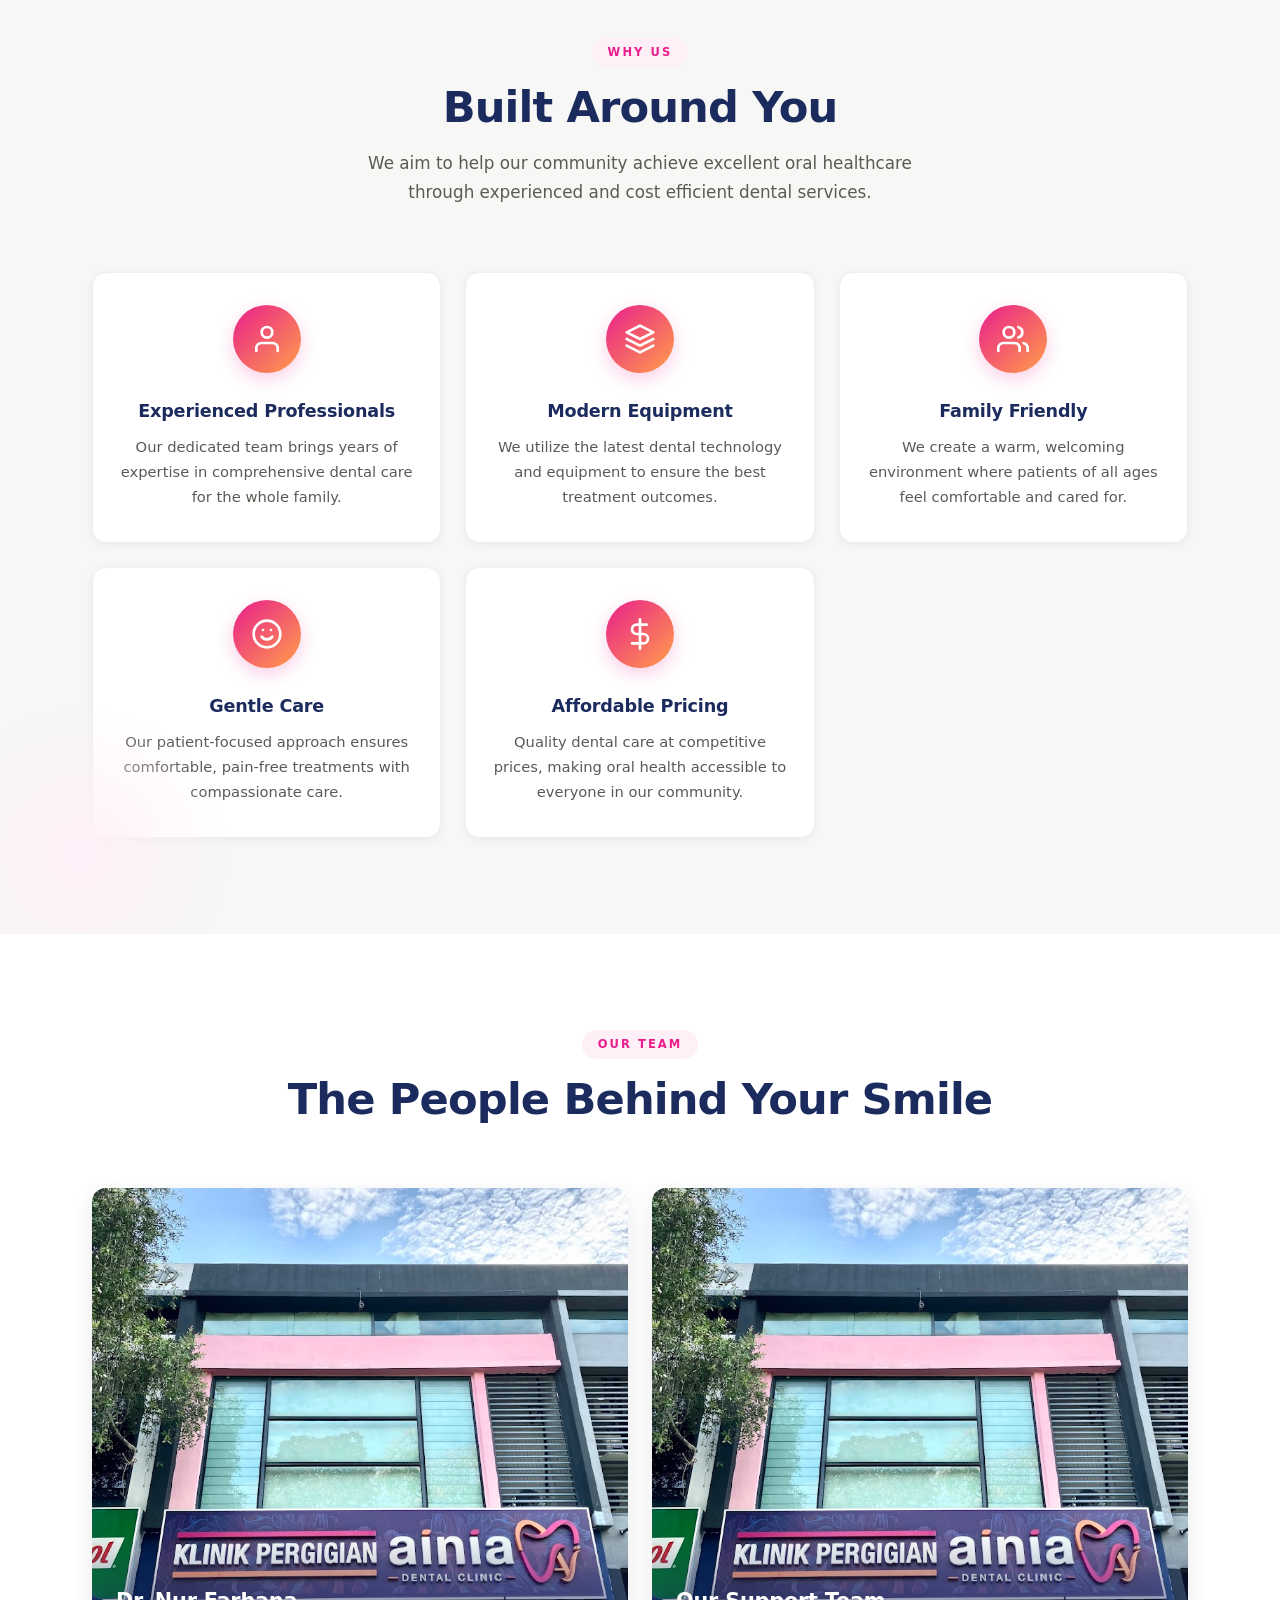
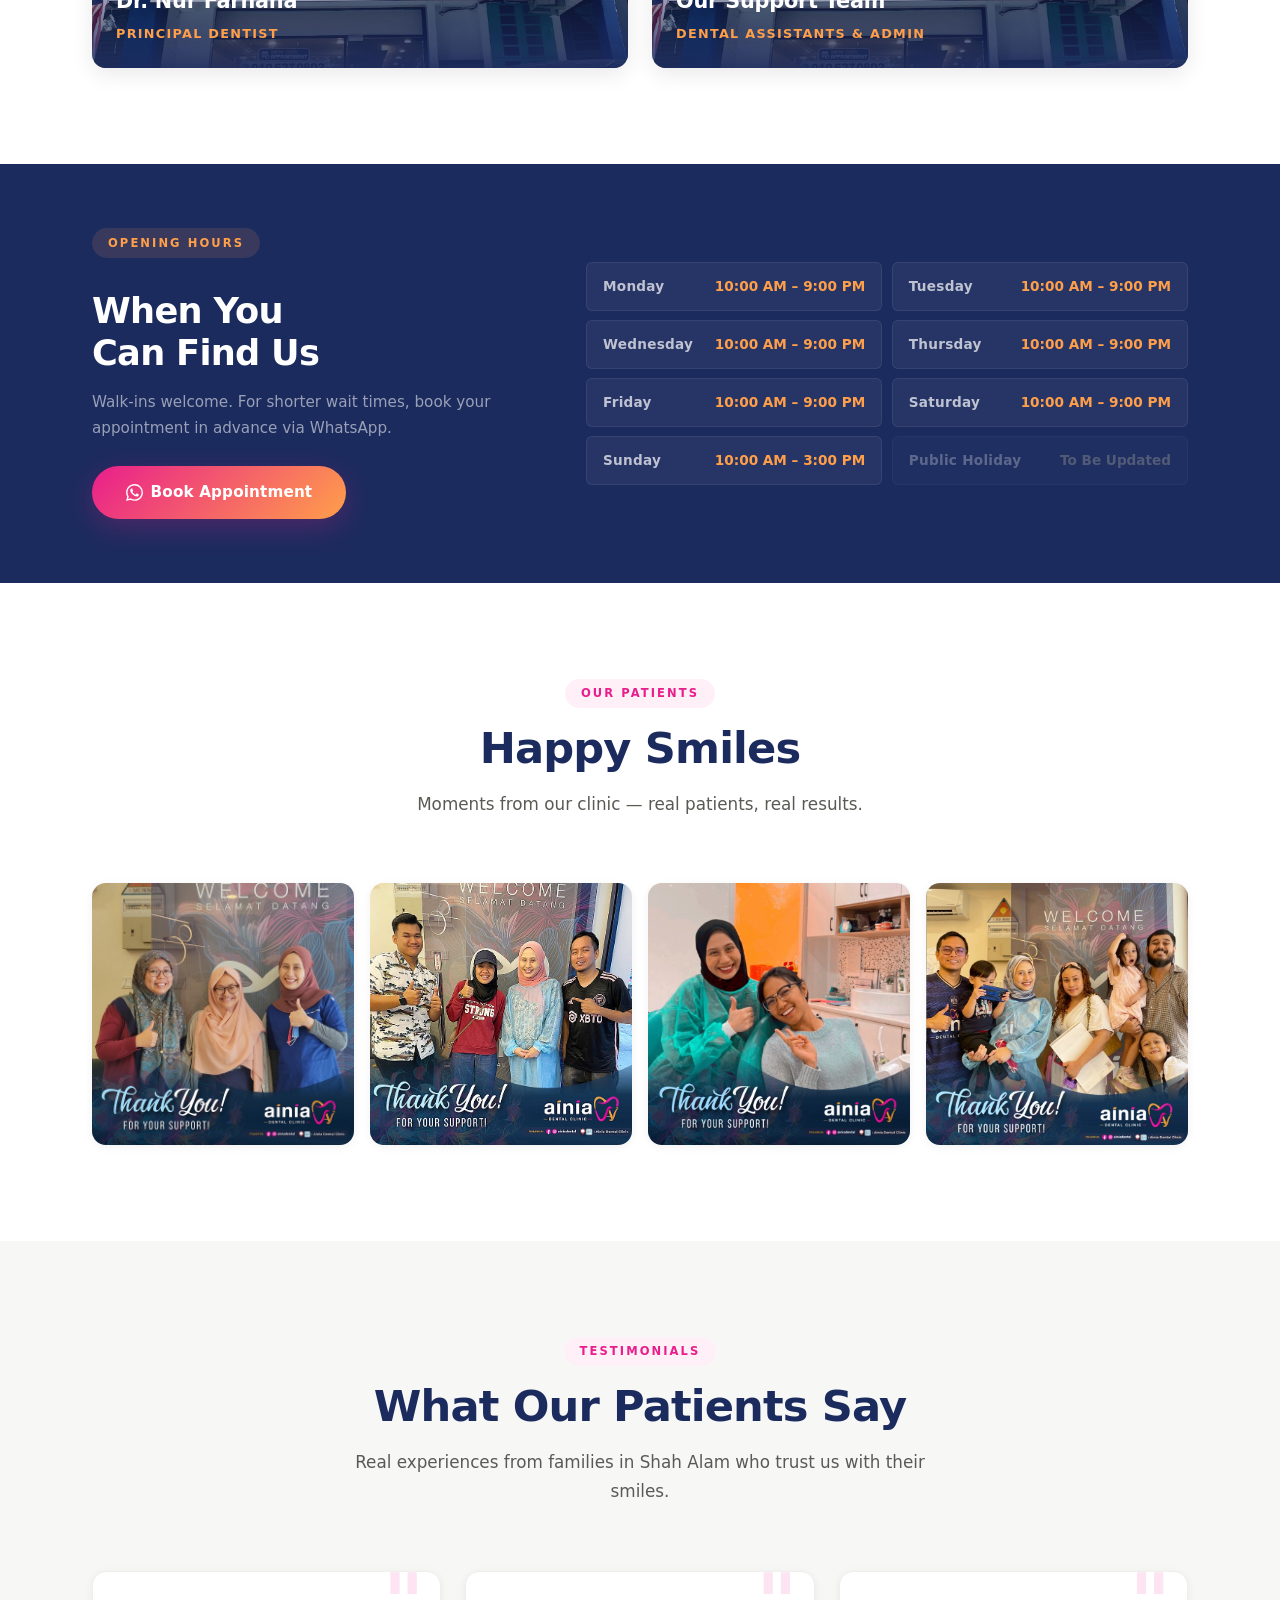
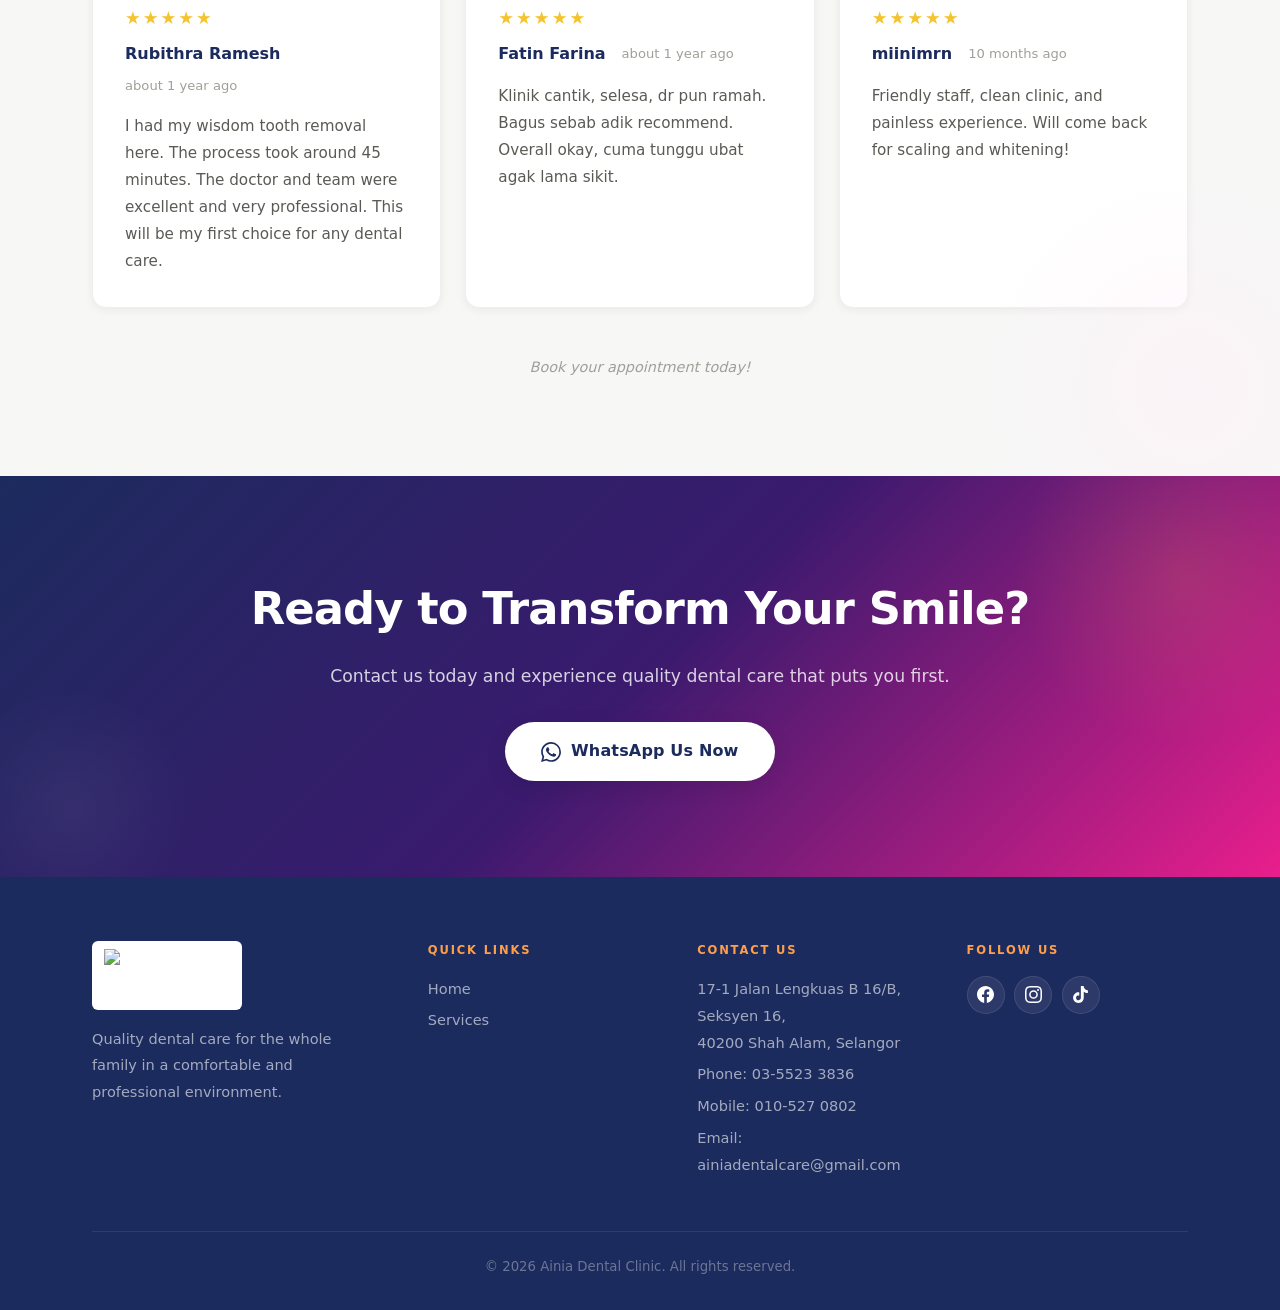
==== commit 6d1f779a: "Update index.html" ====
--- a/index.html
+++ b/index.html
@@ -1,4 +1,4 @@
-<!DOCTYPE html>
+<!DOCTYPE html> 
 <html lang="en">
 <head>
     <meta charset="UTF-8">
--- a/styles.css
+++ b/styles.css
@@ -2,623 +2,971 @@
    CSS Variables & Reset
    =========================== */
 :root {
-    /* Colors - Pink, Light Orange, Dark Blue */
-    --primary-pink: #E91E8C;
-    --secondary-orange: #FF9F4A;
-    --dark-blue: #2E3A87;
-    --light-pink: #FFE5F1;
-    --light-orange: #FFF3E8;
-    --light-blue: #F0F2FF;
-    
-    /* Neutral Colors */
-    --white: #FFFFFF;
-    --light-gray: #F8F9FA;
-    --gray: #6C757D;
-    --dark-gray: #343A40;
-    --text-dark: #2C3E50;
-    
-    /* Typography */
-    --font-primary: 'Segoe UI', Tahoma, Geneva, Verdana, sans-serif;
-    --font-heading: 'Arial', sans-serif;
-    
+    /* Brand Colors */
+    --pink:         #E91E8C;
+    --pink-light:   #fce4f3;
+    --pink-soft:    #fff0f8;
+    --orange:       #FF9F4A;
+    --orange-light: #fff4ea;
+    --navy:         #1C2B5E;
+    --navy-mid:     #2E3A87;
+    --navy-light:   #eef0fb;
+
+    /* Neutrals */
+    --white:        #FFFFFF;
+    --off-white:    #FAFAF9;
+    --gray-50:      #F7F7F6;
+    --gray-100:     #EFEFED;
+    --gray-200:     #E2E2DF;
+    --gray-400:     #A0A09A;
+    --gray-600:     #5A5A55;
+    --text:         #181818;
+
+    /* Font */
+    --font: 'Plus Jakarta Sans', system-ui, sans-serif;
+
     /* Spacing */
-    --spacing-xs: 0.5rem;
-    --spacing-sm: 1rem;
-    --spacing-md: 2rem;
-    --spacing-lg: 3rem;
-    --spacing-xl: 4rem;
-    
-    /* Border Radius */
-    --radius-sm: 8px;
-    --radius-md: 12px;
-    --radius-lg: 20px;
-    --radius-xl: 30px;
-    
+    --s1: 0.5rem;
+    --s2: 1rem;
+    --s3: 1.5rem;
+    --s4: 2rem;
+    --s5: 3rem;
+    --s6: 4rem;
+    --s7: 6rem;
+
+    /* Radius */
+    --r-sm:   6px;
+    --r-md:   14px;
+    --r-lg:   22px;
+    --r-xl:   36px;
+    --r-full: 9999px;
+
     /* Shadows */
-    --shadow-sm: 0 2px 8px rgba(0, 0, 0, 0.08);
-    --shadow-md: 0 4px 16px rgba(0, 0, 0, 0.12);
-    --shadow-lg: 0 8px 24px rgba(0, 0, 0, 0.15);
-}
-
-* {
-    margin: 0;
-    padding: 0;
-    box-sizing: border-box;
-}
-
-html {
-    scroll-behavior: smooth;
-}
+    --shadow-sm:   0 2px 10px rgba(0,0,0,0.06);
+    --shadow-md:   0 6px 22px rgba(0,0,0,0.09);
+    --shadow-lg:   0 16px 44px rgba(0,0,0,0.13);
+    --shadow-pink: 0 8px 28px rgba(233,30,140,0.25);
+
+    /* Easing */
+    --ease: cubic-bezier(0.22, 1, 0.36, 1);
+}
+
+/* Reset */
+*, *::before, *::after { margin: 0; padding: 0; box-sizing: border-box; }
+html { scroll-behavior: smooth; -webkit-text-size-adjust: 100%; }
 
 body {
-    font-family: var(--font-primary);
-    color: var(--text-dark);
-    line-height: 1.6;
-    background-color: var(--white);
-}
-
-img {
-    max-width: 100%;
-    height: auto;
-    display: block;
-}
-
-a {
-    text-decoration: none;
-    color: inherit;
-}
-
-ul {
-    list-style: none;
-}
-
-/* ===========================
-   Container & Layout
-   =========================== */
+    font-family: var(--font);
+    color: var(--text);
+    background: var(--white);
+    line-height: 1.65;
+    overflow-x: hidden;
+    -webkit-font-smoothing: antialiased;
+}
+
+img { max-width: 100%; height: auto; display: block; }
+a   { text-decoration: none; color: inherit; }
+ul  { list-style: none; }
+button { cursor: pointer; border: none; background: none; font: inherit; }
+
+/* Layout */
 .container {
-    max-width: 1200px;
+    max-width: 1160px;
     margin: 0 auto;
-    padding: 0 var(--spacing-md);
-}
-
-section {
-    padding: var(--spacing-xl) 0;
-}
-
-/* ===========================
-   Header & Navigation
-   =========================== */
+    padding: 0 var(--s4);
+}
+
+section { padding: var(--s7) 0; }
+
+/* Section Labels & Headers */
+.section-label {
+    display: inline-block;
+    font-size: 0.72rem;
+    font-weight: 700;
+    letter-spacing: 0.18em;
+    text-transform: uppercase;
+    color: var(--pink);
+    background: var(--pink-soft);
+    padding: 0.32rem 1rem;
+    border-radius: var(--r-full);
+    margin-bottom: var(--s2);
+}
+
+.section-header {
+    text-align: center;
+    margin-bottom: var(--s6);
+}
+
+.section-header h2 {
+    font-size: clamp(1.9rem, 4vw, 2.7rem);
+    font-weight: 800;
+    color: var(--navy);
+    letter-spacing: -0.02em;
+    line-height: 1.15;
+    margin-bottom: var(--s2);
+}
+
+.section-subtitle {
+    font-size: 1.05rem;
+    font-weight: 400;
+    color: var(--gray-600);
+    max-width: 600px;
+    margin: 0 auto;
+    line-height: 1.75;
+}
+
+/* Buttons */
+.btn {
+    display: inline-flex;
+    align-items: center;
+    gap: 0.5rem;
+    padding: 0.875rem 2.1rem;
+    border-radius: var(--r-full);
+    font-family: var(--font);
+    font-weight: 700;
+    font-size: 0.95rem;
+    letter-spacing: 0.01em;
+    transition: transform 0.25s var(--ease), box-shadow 0.25s var(--ease);
+    cursor: pointer;
+}
+
+.btn-primary {
+    background: linear-gradient(135deg, var(--pink) 0%, var(--orange) 100%);
+    color: var(--white);
+    box-shadow: var(--shadow-pink);
+}
+.btn-primary:hover {
+    transform: translateY(-3px);
+    box-shadow: 0 14px 36px rgba(233,30,140,0.35);
+}
+
+.btn-cta {
+    display: inline-flex;
+    align-items: center;
+    gap: 0.6rem;
+    padding: 1rem 2.3rem;
+    border-radius: var(--r-full);
+    font-family: var(--font);
+    font-weight: 700;
+    font-size: 1rem;
+    background: var(--white);
+    color: var(--navy);
+    box-shadow: var(--shadow-md);
+    transition: transform 0.25s var(--ease), box-shadow 0.25s var(--ease);
+}
+.btn-cta:hover {
+    transform: translateY(-3px);
+    box-shadow: var(--shadow-lg);
+}
+
+/* Header & Navigation */
 .header {
-    background-color: var(--white);
-    box-shadow: var(--shadow-sm);
     position: sticky;
     top: 0;
     z-index: 1000;
+    background: rgba(255,255,255,0.93);
+    backdrop-filter: blur(16px);
+    -webkit-backdrop-filter: blur(16px);
+    border-bottom: 1px solid var(--gray-100);
 }
 
 .nav-wrapper {
     display: flex;
+    align-items: center;
     justify-content: space-between;
-    align-items: center;
-    padding: var(--spacing-sm) 0;
+    padding: 0.85rem 0;
 }
 
 .logo img {
-    height: 60px;
+    height: 52px;
     width: auto;
-}
+    transition: opacity 0.2s;
+}
+.logo:hover img { opacity: 0.82; }
 
 .nav {
     display: flex;
     align-items: center;
-    gap: var(--spacing-md);
+    gap: var(--s3);
 }
 
 .nav-menu {
     display: flex;
-    gap: var(--spacing-md);
-    align-items: center;
+    align-items: center;
+    gap: 0.2rem;
 }
 
 .nav-menu a {
-    color: var(--dark-blue);
-    font-weight: 500;
-    padding: var(--spacing-xs) var(--spacing-sm);
-    border-radius: var(--radius-sm);
-    transition: all 0.3s ease;
-}
-
+    font-size: 0.93rem;
+    font-weight: 600;
+    color: var(--navy);
+    padding: 0.42rem 0.95rem;
+    border-radius: var(--r-full);
+    transition: background 0.2s, color 0.2s;
+    letter-spacing: 0.01em;
+}
 .nav-menu a:hover,
 .nav-menu a.active {
-    background-color: var(--light-pink);
-    color: var(--primary-pink);
+    background: var(--pink-soft);
+    color: var(--pink);
 }
 
 .btn-whatsapp {
-    background: linear-gradient(135deg, var(--primary-pink), var(--secondary-orange));
+    display: inline-flex;
+    align-items: center;
+    gap: 0.45rem;
+    background: linear-gradient(135deg, var(--pink) 0%, var(--orange) 100%);
     color: var(--white);
-    padding: 0.75rem 1.5rem;
-    border-radius: var(--radius-lg);
-    font-weight: 600;
-    transition: transform 0.3s ease, box-shadow 0.3s ease;
+    font-family: var(--font);
+    font-weight: 700;
+    font-size: 0.88rem;
+    padding: 0.58rem 1.3rem;
+    border-radius: var(--r-full);
     box-shadow: var(--shadow-sm);
-}
-
+    transition: transform 0.25s var(--ease), box-shadow 0.25s var(--ease);
+    letter-spacing: 0.01em;
+}
 .btn-whatsapp:hover {
     transform: translateY(-2px);
-    box-shadow: var(--shadow-md);
-}
+    box-shadow: var(--shadow-pink);
+}
+
+/* Hamburger */
+.hamburger {
+    display: none;
+    flex-direction: column;
+    gap: 5px;
+    padding: 4px;
+}
+.hamburger span {
+    display: block;
+    width: 24px;
+    height: 2.5px;
+    background: var(--navy);
+    border-radius: 2px;
+    transition: all 0.3s var(--ease);
+}
+.hamburger.open span:nth-child(1) { transform: translateY(7px) rotate(45deg); }
+.hamburger.open span:nth-child(2) { opacity: 0; transform: scaleX(0); }
+.hamburger.open span:nth-child(3) { transform: translateY(-8px) rotate(-45deg); }
+
+/* Mobile Menu */
+.mobile-menu {
+    display: none;
+    background: var(--white);
+    border-top: 1px solid var(--gray-100);
+    padding: var(--s2) var(--s4) var(--s3);
+}
+.mobile-menu.open { display: block; }
+.mobile-menu ul { display: flex; flex-direction: column; }
+.mobile-menu a {
+    display: block;
+    padding: 0.75rem 0;
+    font-weight: 600;
+    font-size: 0.97rem;
+    color: var(--navy);
+    border-bottom: 1px solid var(--gray-50);
+    transition: color 0.2s;
+}
+.mobile-menu a:hover { color: var(--pink); }
 
 /* ===========================
-   Buttons
-   =========================== */
-.btn {
-    display: inline-block;
-    padding: 1rem 2rem;
-    border-radius: var(--radius-lg);
-    font-weight: 600;
-    transition: all 0.3s ease;
-    cursor: pointer;
-    border: none;
-    text-align: center;
-}
-
-.btn-primary {
-    background: linear-gradient(135deg, var(--primary-pink), var(--secondary-orange));
-    color: var(--white);
-    box-shadow: var(--shadow-md);
-}
-
-.btn-primary:hover {
-    transform: translateY(-3px);
-    box-shadow: var(--shadow-lg);
-}
-
-.btn-secondary {
-    background-color: var(--white);
-    color: var(--dark-blue);
-    border: 2px solid var(--dark-blue);
-}
-
-.btn-secondary:hover {
-    background-color: var(--dark-blue);
-    color: var(--white);
-}
-
-/* ===========================
-   Hero Section
+   Hero Section — Single Image
    =========================== */
 .hero {
-    background: linear-gradient(135deg, var(--light-blue) 0%, var(--light-pink) 100%);
-    padding: var(--spacing-xl) 0;
-    text-align: center;
-}
-
-.hero-content {
-    max-width: 800px;
-    margin: 0 auto;
-}
-
-.hero h1 {
-    font-family: var(--font-heading);
-    font-size: 3rem;
-    color: var(--dark-blue);
-    margin-bottom: var(--spacing-sm);
-    font-weight: 700;
-}
-
-.hero-subtitle {
-    font-size: 1.5rem;
-    color: var(--primary-pink);
-    margin-bottom: var(--spacing-md);
-    font-weight: 600;
-}
-
-.hero-description {
-    font-size: 1.1rem;
-    color: var(--gray);
-    margin-bottom: var(--spacing-md);
-    line-height: 1.8;
-}
-
-.hero-buttons {
-    display: flex;
-    gap: var(--spacing-sm);
-    justify-content: center;
-    flex-wrap: wrap;
-}
-
-/* ===========================
-   Section Headers
-   =========================== */
-.section-header {
-    text-align: center;
-    margin-bottom: var(--spacing-lg);
-}
-
-.section-header h2 {
-    font-family: var(--font-heading);
-    font-size: 2.5rem;
-    color: var(--dark-blue);
-    margin-bottom: var(--spacing-sm);
-    font-weight: 700;
-}
-
-.section-subtitle {
-    font-size: 1.2rem;
-    color: var(--gray);
-    max-width: 700px;
-    margin: 0 auto;
-}
-
-/* ===========================
-   About Section
-   =========================== */
-.about {
-    background-color: var(--white);
-}
-
-.about-content {
-    max-width: 900px;
-    margin: 0 auto;
-    text-align: center;
-}
-
-.about-content p {
-    font-size: 1.1rem;
-    line-height: 1.8;
-    color: var(--text-dark);
-    margin-bottom: var(--spacing-md);
-}
-
-.about-content p:last-child {
-    margin-bottom: 0;
-}
-
-/* ===========================
-   Why Choose Us Section
-   =========================== */
-.why-choose-us {
-    background: linear-gradient(180deg, var(--light-gray) 0%, var(--white) 100%);
-}
-
-.features-grid {
-    display: grid;
-    grid-template-columns: repeat(auto-fit, minmax(300px, 1fr));
-    gap: var(--spacing-md);
-    margin-top: var(--spacing-lg);
-}
-
-.feature-card {
-    background-color: var(--white);
-    padding: var(--spacing-md);
-    border-radius: var(--radius-md);
-    text-align: center;
-    box-shadow: var(--shadow-sm);
-    transition: all 0.3s ease;
-}
-
-.feature-card:hover {
-    transform: translateY(-8px);
-    box-shadow: var(--shadow-lg);
-}
-
-.feature-icon {
-    width: 80px;
-    height: 80px;
-    margin: 0 auto var(--spacing-sm);
-    background: linear-gradient(135deg, var(--primary-pink), var(--secondary-orange));
-    border-radius: 50%;
-    display: flex;
-    align-items: center;
-    justify-content: center;
-}
-
-.feature-icon svg {
-    width: 40px;
-    height: 40px;
-    color: var(--white);
-}
-
-.feature-card h3 {
-    font-size: 1.5rem;
-    color: var(--dark-blue);
-    margin-bottom: var(--spacing-sm);
-    font-weight: 600;
-}
-
-.feature-card p {
-    color: var(--gray);
-    line-height: 1.6;
-}
-
-/* ===========================
-   CTA Section
-   =========================== */
-.cta {
-    background: linear-gradient(135deg, var(--dark-blue) 0%, var(--primary-pink) 100%);
-    color: var(--white);
-    text-align: center;
-}
-
-.cta-content h2 {
-    font-size: 2.5rem;
-    margin-bottom: var(--spacing-sm);
-    font-weight: 700;
-}
-
-.cta-content p {
-    font-size: 1.2rem;
-    margin-bottom: var(--spacing-md);
-    opacity: 0.95;
-}
-
-.cta .btn-primary {
-    background-color: var(--white);
-    color: var(--dark-blue);
-}
-
-.cta .btn-primary:hover {
-    background-color: var(--secondary-orange);
-    color: var(--white);
-}
-
-/* ===========================
-   Footer
-   =========================== */
-.footer {
-    background-color: var(--dark-blue);
-    color: var(--white);
-    padding: var(--spacing-lg) 0 var(--spacing-md);
-}
-
-.footer-content {
-    display: grid;
-    grid-template-columns: repeat(auto-fit, minmax(250px, 1fr));
-    gap: var(--spacing-md);
-    margin-bottom: var(--spacing-md);
-}
-
-.footer-col h4 {
-    font-size: 1.3rem;
-    margin-bottom: var(--spacing-sm);
-    color: var(--secondary-orange);
-}
-
-.footer-col p,
-.footer-col li {
-    color: rgba(255, 255, 255, 0.8);
-    margin-bottom: var(--spacing-xs);
-    line-height: 1.8;
-}
-
-.footer-col ul li {
-    margin-bottom: var(--spacing-xs);
-}
-
-.footer-col a {
-    color: rgba(255, 255, 255, 0.8);
-    transition: color 0.3s ease;
-}
-
-.footer-col a:hover {
-    color: var(--secondary-orange);
-}
-
-.footer-logo {
-    max-width: 200px;
-    margin-bottom: var(--spacing-sm);
-    /* Removed filter to show original logo colors */
-}
-
-.social-links {
-    display: flex;
-    gap: var(--spacing-sm);
-}
-
-.social-links a {
-    width: 40px;
-    height: 40px;
-    background-color: rgba(255, 255, 255, 0.1);
-    border-radius: 50%;
-    display: flex;
-    align-items: center;
-    justify-content: center;
-    transition: all 0.3s ease;
-}
-
-.social-links a:hover {
-    background-color: var(--secondary-orange);
-    transform: translateY(-3px);
-}
-
-.social-links svg {
-    width: 20px;
-    height: 20px;
-    fill: var(--white);
-}
-
-.footer-bottom {
-    text-align: center;
-    padding-top: var(--spacing-md);
-    border-top: 1px solid rgba(255, 255, 255, 0.1);
-}
-
-.footer-bottom p {
-    color: rgba(255, 255, 255, 0.6);
-}
-
-/* ===========================
-   Page Header (for inner pages)
-   =========================== */
-.page-header {
-    background: linear-gradient(135deg, var(--dark-blue) 0%, var(--primary-pink) 100%);
-    color: var(--white);
-    text-align: center;
-    padding: var(--spacing-lg) 0;
-}
-
-.page-header h1 {
-    font-size: 2.5rem;
-    margin-bottom: var(--spacing-sm);
-    font-weight: 700;
-}
-
-.page-header p {
-    font-size: 1.2rem;
-    opacity: 0.95;
-}
-
-/* ===========================
-   Team Section
-   =========================== */
-.team-intro {
-    background-color: var(--white);
-    padding: var(--spacing-lg) 0;
-}
-
-.intro-content {
-    max-width: 900px;
-    margin: 0 auto;
-    text-align: center;
-}
-
-.intro-content h2 {
-    font-size: 2.5rem;
-    color: var(--dark-blue);
-    margin-bottom: var(--spacing-sm);
-    font-weight: 700;
-}
-
-.intro-content p {
-    font-size: 1.1rem;
-    color: var(--gray);
-    line-height: 1.8;
-}
-
-.team-members {
-    background: linear-gradient(180deg, var(--light-gray) 0%, var(--white) 100%);
-}
-
-.team-grid {
-    display: grid;
-    grid-template-columns: repeat(auto-fit, minmax(300px, 1fr));
-    gap: var(--spacing-md);
-}
-
-.team-card {
-    background-color: var(--white);
-    border-radius: var(--radius-md);
+    position: relative;
+    min-height: 92vh;
+    display: flex;
+    align-items: center;
     overflow: hidden;
-    box-shadow: var(--shadow-sm);
-    transition: all 0.3s ease;
-}
-
-.team-card:hover {
-    transform: translateY(-8px);
-    box-shadow: var(--shadow-lg);
-}
-
-.team-image {
-    width: 100%;
-    height: 300px;
-    background: linear-gradient(135deg, var(--light-blue), var(--light-pink));
-    display: flex;
-    align-items: center;
-    justify-content: center;
-    overflow: hidden;
-}
-
-.team-image img {
+}
+
+.hero-background {
+    position: absolute;
+    inset: 0;
+    z-index: 0;
+}
+
+.hero-image {
     width: 100%;
     height: 100%;
     object-fit: cover;
-}
-
-.team-info {
-    padding: var(--spacing-md);
-}
-
-.team-info h3 {
-    font-size: 1.5rem;
-    color: var(--dark-blue);
-    margin-bottom: var(--spacing-xs);
+    object-position: center;
+}
+
+.slideshow-overlay {
+    position: absolute;
+    inset: 0;
+    background: linear-gradient(
+        125deg,
+        rgba(28, 43, 94, 0.80) 0%,
+        rgba(233, 30, 140, 0.38) 100%
+    );
+    z-index: 1;
+    pointer-events: none;
+}
+
+.hero .container {
+    position: relative;
+    z-index: 2;
+    width: 100%;
+}
+
+.hero-content {
+    max-width: 700px;
+}
+
+.hero-eyebrow {
+    display: inline-flex;
+    align-items: center;
+    gap: 0.5rem;
+    font-size: 0.75rem;
+    font-weight: 700;
+    letter-spacing: 0.2em;
+    text-transform: uppercase;
+    color: rgba(255,255,255,0.7);
+    margin-bottom: var(--s3);
+    padding: 0.32rem 1rem;
+    border: 1px solid rgba(255,255,255,0.25);
+    border-radius: var(--r-full);
+}
+.hero-eyebrow::before {
+    content: '';
+    display: inline-block;
+    width: 6px;
+    height: 6px;
+    background: var(--orange);
+    border-radius: 50%;
+}
+
+.hero h1 {
+    font-size: clamp(2.8rem, 6.5vw, 5rem);
+    font-weight: 800;
+    color: var(--white);
+    letter-spacing: -0.03em;
+    line-height: 1.07;
+    margin-bottom: var(--s3);
+    text-shadow: 0 2px 24px rgba(0,0,0,0.25);
+}
+
+.hero-brand {
+    display: block;
+    background: linear-gradient(90deg, #fff 0%, #ffd6ef 100%);
+    -webkit-background-clip: text;
+    -webkit-text-fill-color: transparent;
+    background-clip: text;
+}
+
+.hero-description {
+    font-size: 1.1rem;
+    font-weight: 400;
+    color: rgba(255,255,255,0.82);
+    max-width: 520px;
+    line-height: 1.8;
+    margin-bottom: var(--s4);
+}
+
+.hero-tagline {
+    font-size: 1.45rem;
+    font-weight: 700;
+    color: var(--orange);
+    margin: 1rem 0 2rem 0;
+    text-shadow: 0 2px 8px rgba(0,0,0,0.3);
+}
+
+.hero-buttons { display: flex; gap: var(--s2); flex-wrap: wrap; }
+
+/* Scroll hint */
+.hero-scroll-hint {
+    position: absolute;
+    bottom: 2.2rem;
+    left: 50%;
+    transform: translateX(-50%);
+    z-index: 2;
+    display: flex;
+    flex-direction: column;
+    align-items: center;
+    gap: 4px;
+}
+.hero-scroll-hint span {
+    display: block;
+    width: 1.5px;
+    height: 36px;
+    background: linear-gradient(to bottom, rgba(255,255,255,0) 0%, rgba(255,255,255,0.5) 100%);
+    animation: scrollLine 2s ease-in-out infinite;
+}
+@keyframes scrollLine {
+    0%   { opacity: 0; transform: scaleY(0); transform-origin: top; }
+    50%  { opacity: 1; transform: scaleY(1); transform-origin: top; }
+    100% { opacity: 0; transform: scaleY(1); transform-origin: bottom; }
+}
+
+/* About Section */
+.about {
+    background: var(--white);
+    padding: var(--s7) 0;
+}
+
+.about-inner {
+    display: grid;
+    grid-template-columns: 180px 1fr;
+    gap: var(--s6);
+    align-items: start;
+}
+
+.about-left {
+    padding-top: 0.5rem;
+}
+
+.about-right h2 {
+    font-size: clamp(1.8rem, 3.5vw, 2.5rem);
+    font-weight: 800;
+    color: var(--navy);
+    letter-spacing: -0.02em;
+    line-height: 1.15;
+    margin-bottom: var(--s3);
+}
+
+.about-right p {
+    font-size: 1.05rem;
+    font-weight: 400;
+    color: var(--gray-600);
+    line-height: 1.82;
+    margin-bottom: var(--s3);
+}
+.about-right p:last-child { margin-bottom: 0; }
+
+/* About Stats Row */
+.about-stats {
+    display: flex;
+    gap: var(--s5);
+    margin-top: var(--s4);
+    padding-top: var(--s4);
+    border-top: 1px solid var(--gray-100);
+    flex-wrap: wrap;
+}
+.about-stat {
+    display: flex;
+    flex-direction: column;
+    gap: 0.2rem;
+}
+.about-stat strong {
+    font-size: 1.9rem;
+    font-weight: 800;
+    color: var(--pink);
+    letter-spacing: -0.04em;
+    line-height: 1;
+}
+.about-stat span {
+    font-size: 0.75rem;
     font-weight: 600;
-}
-
+    color: var(--gray-400);
+    letter-spacing: 0.08em;
+    text-transform: uppercase;
+}
+
+/* Operating Hours Section */
+.hours-section {
+    background: var(--navy);
+    padding: var(--s6) 0;
+}
+.hours-inner {
+    display: grid;
+    grid-template-columns: 1fr 1.4fr;
+    gap: var(--s6);
+    align-items: center;
+}
+.hours-label .section-label {
+    color: var(--orange);
+    background: rgba(255,159,74,0.12);
+}
+.hours-label h2 {
+    font-size: clamp(1.6rem, 3vw, 2.2rem);
+    font-weight: 800;
+    color: var(--white);
+    letter-spacing: -0.02em;
+    line-height: 1.2;
+    margin-top: var(--s2);
+}
+.hours-label p {
+    color: rgba(255,255,255,0.55);
+    font-size: 0.95rem;
+    margin-top: var(--s2);
+    line-height: 1.7;
+}
+.hours-grid {
+    display: grid;
+    grid-template-columns: 1fr 1fr;
+    gap: 0.6rem;
+}
+.hours-row {
+    display: flex;
+    justify-content: space-between;
+    align-items: center;
+    padding: 0.75rem 1rem;
+    border-radius: var(--r-sm);
+    background: rgba(255,255,255,0.05);
+    border: 1px solid rgba(255,255,255,0.07);
+    gap: 1rem;
+}
+.hours-row.closed { opacity: 0.4; }
+.hours-day {
+    font-size: 0.85rem;
+    font-weight: 600;
+    color: rgba(255,255,255,0.7);
+    letter-spacing: 0.02em;
+}
+.hours-time {
+    font-size: 0.85rem;
+    font-weight: 700;
+    color: var(--orange);
+    white-space: nowrap;
+}
+.hours-row.closed .hours-time { color: var(--gray-400); }
+
+@media (max-width: 768px) {
+    .hours-inner { grid-template-columns: 1fr; gap: var(--s4); }
+    .hours-grid { grid-template-columns: 1fr; }
+    .about-stats { gap: var(--s4); }
+}
+
+/* Why Choose Us */
+.why-choose-us {
+    background: var(--gray-50);
+    position: relative;
+    overflow: hidden;
+}
+.why-choose-us::after {
+    content: '';
+    position: absolute;
+    bottom: -80px;
+    left: -80px;
+    width: 320px;
+    height: 320px;
+    background: radial-gradient(circle, var(--pink-soft) 0%, transparent 65%);
+    border-radius: 50%;
+    pointer-events: none;
+}
+
+.features-grid {
+    display: grid;
+    grid-template-columns: repeat(auto-fit, minmax(270px, 1fr));
+    gap: var(--s3);
+}
+
+.feature-card {
+    background: var(--white);
+    padding: var(--s4) var(--s3);
+    border-radius: var(--r-md);
+    text-align: center;
+    box-shadow: var(--shadow-sm);
+    border: 1.5px solid var(--gray-100);
+    position: relative;
+    overflow: hidden;
+    transition: transform 0.3s var(--ease), box-shadow 0.3s var(--ease), border-color 0.3s;
+}
+.feature-card::before {
+    content: '';
+    position: absolute;
+    bottom: 0; left: 0;
+    width: 100%; height: 3px;
+    background: linear-gradient(90deg, var(--pink), var(--orange));
+    transform: scaleX(0);
+    transform-origin: left;
+    transition: transform 0.35s var(--ease);
+}
+.feature-card:hover {
+    transform: translateY(-8px);
+    box-shadow: var(--shadow-md);
+    border-color: var(--pink-light);
+}
+.feature-card:hover::before { transform: scaleX(1); }
+
+.feature-icon {
+    width: 68px;
+    height: 68px;
+    margin: 0 auto var(--s3);
+    background: linear-gradient(135deg, var(--pink), var(--orange));
+    border-radius: 50%;
+    display: flex;
+    align-items: center;
+    justify-content: center;
+    box-shadow: 0 6px 18px rgba(233,30,140,0.22);
+}
+.feature-icon svg { width: 32px; height: 32px; color: var(--white); }
+
+.feature-card h3 {
+    font-size: 1.1rem;
+    font-weight: 700;
+    color: var(--navy);
+    letter-spacing: -0.01em;
+    margin-bottom: var(--s1);
+}
+.feature-card p {
+    font-size: 0.92rem;
+    color: var(--gray-600);
+    line-height: 1.72;
+}
+
+/* Team Section */
+.team-section {
+    background: var(--white);
+    padding: var(--s7) 0;
+}
+
+.team-photos {
+    display: grid;
+    grid-template-columns: 1fr 1fr;
+    gap: var(--s3);
+}
+
+.team-photo-card {
+    border-radius: var(--r-md);
+    overflow: hidden;
+    box-shadow: var(--shadow-md);
+    transition: transform 0.35s var(--ease), box-shadow 0.35s var(--ease);
+}
+.team-photo-card:hover {
+    transform: translateY(-6px);
+    box-shadow: var(--shadow-lg);
+}
+
+.team-photo-wrap {
+    position: relative;
+    height: 480px;
+    overflow: hidden;
+    background: var(--navy-light);
+}
+.team-photo-wrap img {
+    width: 100%;
+    height: 100%;
+    object-fit: cover;
+    transition: transform 0.55s var(--ease);
+}
+.team-photo-card:hover .team-photo-wrap img { transform: scale(1.06); }
+
+.team-photo-overlay {
+    position: absolute;
+    bottom: 0; left: 0; right: 0;
+    background: linear-gradient(to top, rgba(28,43,94,0.92) 0%, transparent 100%);
+    padding: var(--s5) var(--s3) var(--s3);
+    display: flex;
+    flex-direction: column;
+    gap: 0.3rem;
+}
+.team-name {
+    font-size: 1.3rem;
+    font-weight: 800;
+    color: var(--white);
+    letter-spacing: -0.01em;
+}
 .team-role {
-    color: var(--primary-pink);
+    font-size: 0.8rem;
     font-weight: 600;
+    color: var(--orange);
+    letter-spacing: 0.1em;
+    text-transform: uppercase;
+}
+
+/* CTA Section */
+.cta {
+    background: linear-gradient(135deg, var(--navy) 0%, #3a1a6e 50%, var(--pink) 100%);
+    text-align: center;
+    padding: var(--s7) 0;
+    position: relative;
+    overflow: hidden;
+}
+.cta::before {
+    content: '';
+    position: absolute;
+    top: -80px; right: -80px;
+    width: 360px; height: 360px;
+    background: radial-gradient(circle, rgba(255,159,74,0.15) 0%, transparent 65%);
+    border-radius: 50%;
+    pointer-events: none;
+}
+.cta::after {
+    content: '';
+    position: absolute;
+    bottom: -60px; left: -60px;
+    width: 260px; height: 260px;
+    background: radial-gradient(circle, rgba(255,255,255,0.05) 0%, transparent 65%);
+    border-radius: 50%;
+    pointer-events: none;
+}
+
+.cta-content { position: relative; z-index: 1; }
+
+.cta-content h2 {
+    font-size: clamp(1.8rem, 4vw, 2.8rem);
+    font-weight: 800;
+    color: var(--white);
+    letter-spacing: -0.02em;
+    margin-bottom: var(--s2);
+}
+.cta-content p {
+    font-size: 1.08rem;
+    color: rgba(255,255,255,0.8);
+    margin-bottom: var(--s4);
+    font-weight: 400;
+}
+
+/* Footer */
+.footer {
+    background: var(--navy);
+    color: var(--white);
+    padding: var(--s6) 0 var(--s4);
+}
+
+.footer-content {
+    display: grid;
+    grid-template-columns: 1.3fr repeat(3, 1fr);
+    gap: var(--s5);
+    margin-bottom: var(--s5);
+}
+
+.footer-col h4 {
+    font-size: 0.72rem;
+    font-weight: 700;
+    letter-spacing: 0.16em;
+    text-transform: uppercase;
+    color: var(--orange);
+    margin-bottom: var(--s2);
+}
+
+.footer-col p,
+.footer-col li {
+    color: rgba(255,255,255,0.6);
+    font-size: 0.91rem;
+    line-height: 1.85;
+    margin-bottom: 0.3rem;
+}
+
+.footer-col a {
+    color: rgba(255,255,255,0.6);
+    transition: color 0.2s;
+    font-weight: 400;
+}
+.footer-col a:hover { color: var(--orange); }
+
+.footer-logo {
+    max-width: 150px;
+    margin-bottom: var(--s2);
+    background: var(--white);
+    padding: 8px 12px;
+    border-radius: var(--r-sm);
+}
+
+.social-links { display: flex; gap: 0.6rem; margin-top: var(--s1); }
+.social-links a {
+    width: 38px;
+    height: 38px;
+    background: rgba(255,255,255,0.07);
+    border-radius: 50%;
+    display: flex;
+    align-items: center;
+    justify-content: center;
+    border: 1px solid rgba(255,255,255,0.1);
+    transition: background 0.25s var(--ease), transform 0.25s var(--ease), border-color 0.25s;
+}
+.social-links a:hover {
+    background: var(--orange);
+    transform: translateY(-3px);
+    border-color: transparent;
+}
+.social-links svg { width: 17px; height: 17px; fill: var(--white); }
+
+.footer-bottom {
+    text-align: center;
+    padding-top: var(--s3);
+    border-top: 1px solid rgba(255,255,255,0.08);
+}
+.footer-bottom p {
+    color: rgba(255,255,255,0.35);
+    font-size: 0.83rem;
+}
+
+/* Responsive */
+@media (max-width: 1000px) {
+    .footer-content { grid-template-columns: 1fr 1fr; gap: var(--s4); }
+}
+
+@media (max-width: 768px) {
+    section { padding: var(--s6) 0; }
+
+    .nav-menu    { display: none; }
+    .btn-whatsapp { display: none; }
+    .hamburger   { display: flex; }
+
+    .hero { min-height: 88vh; }
+
+    .about-inner {
+        grid-template-columns: 1fr;
+        gap: var(--s3);
+    }
+
+    .team-photos { grid-template-columns: 1fr; }
+    .team-photo-wrap { height: 360px; }
+
+    .footer-content { grid-template-columns: 1fr; gap: var(--s4); text-align: center; }
+    .footer-logo { margin: 0 auto var(--s2); }
+    .social-links { justify-content: center; }
+}
+
+@media (max-width: 480px) {
+    .container { padding: 0 var(--s3); }
+    .logo img { height: 44px; }
+    .hero h1 { font-size: 2.5rem; }
+    .hero-description { font-size: 1rem; }
+}
+
+/* High-res hero polish */
+@media (min-width: 1920px) {
+    .hero { min-height: 100vh; }
+    .hero-image { image-rendering: crisp-edges; }
+}
+/* ===========================
+   Patient Photos Section
+   =========================== */
+.photos-section {
+    background: var(--white);
+    padding: var(--s7) 0;
+}
+
+.photos-grid {
+    display: grid;
+    grid-template-columns: repeat(auto-fit, minmax(220px, 1fr));
+    gap: var(--s2);
+}
+
+.photo-item {
+    border-radius: var(--r-md);
+    overflow: hidden;
+    aspect-ratio: 1 / 1;
+    box-shadow: var(--shadow-sm);
+    transition: transform 0.35s var(--ease), box-shadow 0.35s var(--ease);
+}
+
+.photo-item:hover {
+    transform: translateY(-6px);
+    box-shadow: var(--shadow-md);
+}
+
+.photo-item img {
+    width: 100%;
+    height: 100%;
+    object-fit: cover;
+    object-position: center;
+    transition: transform 0.5s var(--ease);
+}
+
+.photo-item:hover img {
+    transform: scale(1.05);
+}
+
+/* ===========================
+   Testimonials Section
+   =========================== */
+.testimonials-section {
+    background: var(--gray-50);
+    padding: var(--s7) 0;
+    position: relative;
+    overflow: hidden;
+}
+
+.testimonials-section::after {
+    content: '';
+    position: absolute;
+    bottom: -120px;
+    right: -120px;
+    width: 420px;
+    height: 420px;
+    background: radial-gradient(circle, var(--pink-soft) 0%, transparent 70%);
+    border-radius: 50%;
+    pointer-events: none;
+    opacity: 0.5;
+}
+
+.testimonials-grid {
+    display: grid;
+    grid-template-columns: repeat(3, 1fr);
+    gap: var(--s3);
+    margin-bottom: var(--s4);
+}
+
+.review-card {
+    background: var(--white);
+    padding: var(--s4);
+    border-radius: var(--r-md);
+    box-shadow: var(--shadow-sm);
+    border: 1px solid var(--gray-100);
+    transition: transform 0.3s var(--ease), box-shadow 0.3s var(--ease);
+    position: relative;
+    overflow: hidden;
+}
+
+.review-card::before {
+    content: '"';
+    position: absolute;
+    top: -0.5rem;
+    right: 1rem;
+    font-size: 5rem;
+    font-weight: 800;
+    color: var(--pink-light);
+    line-height: 1;
+    pointer-events: none;
+}
+
+.review-card:hover {
+    transform: translateY(-6px);
+    box-shadow: var(--shadow-md);
+}
+
+.review-header {
+    display: flex;
+    align-items: center;
+    flex-wrap: wrap;
+    gap: 0.5rem 1rem;
+    margin-bottom: var(--s2);
+}
+
+.review-stars {
+    color: #f4c430;
     font-size: 1.1rem;
-    margin-bottom: var(--spacing-xs);
-}
-
-.team-qualification {
-    color: var(--secondary-orange);
+    letter-spacing: 2px;
+    width: 100%;
+}
+
+.review-author {
+    font-weight: 700;
+    color: var(--navy);
+    font-size: 1rem;
+}
+
+.review-date {
+    color: var(--gray-400);
+    font-size: 0.82rem;
+}
+
+.review-card p {
+    color: var(--gray-600);
+    line-height: 1.78;
     font-size: 0.95rem;
-    margin-bottom: var(--spacing-sm);
+}
+
+.review-note {
+    text-align: center;
+    color: var(--gray-400);
+    font-size: 0.9rem;
     font-style: italic;
-}
-
-.team-description {
-    color: var(--gray);
-    line-height: 1.7;
-    font-size: 0.95rem;
-}
-
-/* ===========================
-   Responsive Design
-   =========================== */
-@media (max-width: 768px) {
-    .hero h1 {
-        font-size: 2rem;
-    }
-    
-    .hero-subtitle {
-        font-size: 1.2rem;
-    }
-    
-    .section-header h2,
-    .page-header h1,
-    .intro-content h2,
-    .cta-content h2 {
-        font-size: 2rem;
-    }
-    
-    .nav-menu {
-        display: none;
-    }
-    
-    .features-grid,
-    .team-grid {
-        grid-template-columns: 1fr;
-    }
-    
-    .hero-buttons {
-        flex-direction: column;
-    }
-    
-    .footer-content {
-        grid-template-columns: 1fr;
-    }
-}
-
-@media (max-width: 480px) {
-    .hero h1 {
-        font-size: 1.75rem;
-    }
-    
-    .section-header h2,
-    .page-header h1,
-    .intro-content h2 {
-        font-size: 1.75rem;
-    }
-    
-    .logo img {
-        height: 50px;
-    }
-    
-    .btn {
-        padding: 0.75rem 1.5rem;
-    }
-}+    padding-top: var(--s2);
+}
+
+@media (max-width: 900px) {
+    .testimonials-grid { grid-template-columns: 1fr 1fr; }
+}
+
+@media (max-width: 576px) {
+    .photos-grid { gap: var(--s1); }
+    .testimonials-grid { grid-template-columns: 1fr; }
+}
